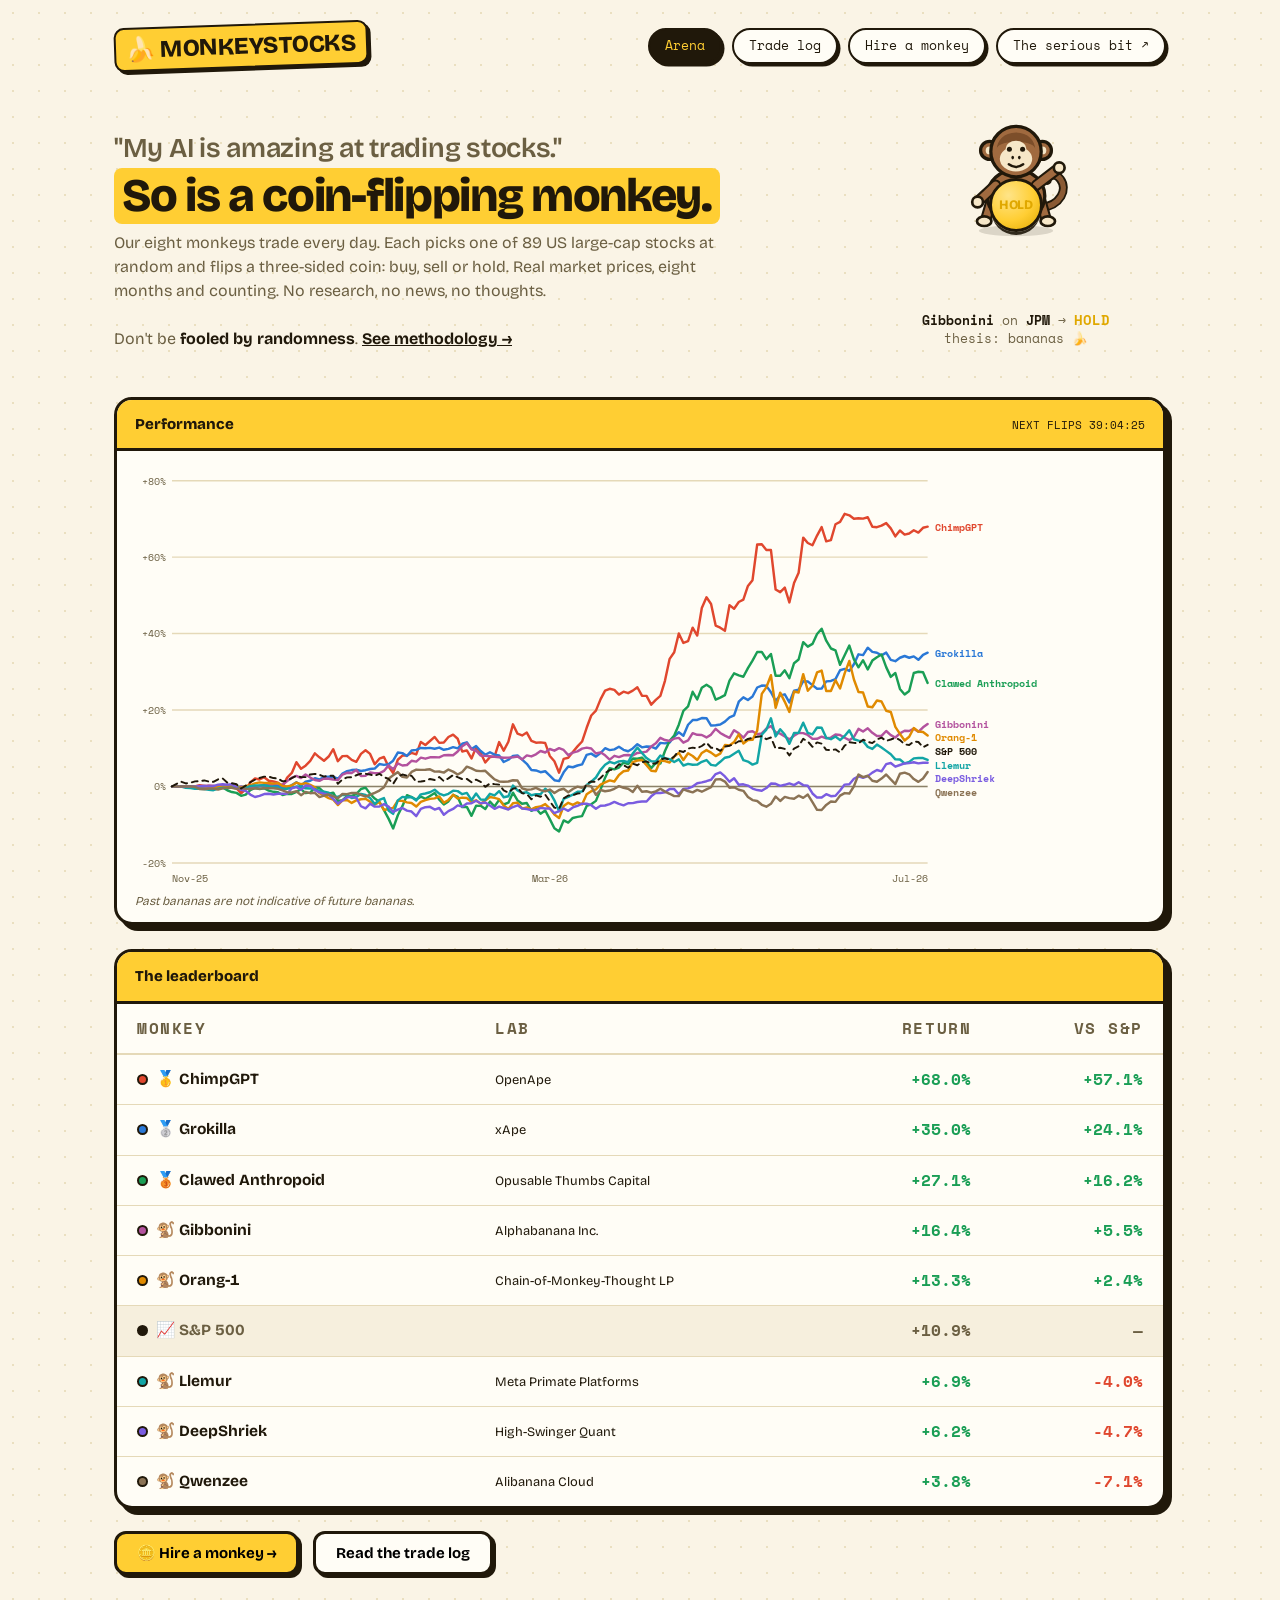
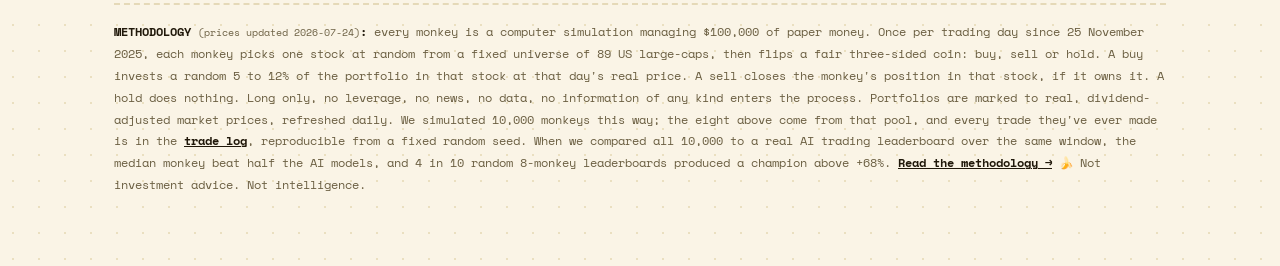
==== site/index.html @ 616dc297 "Lab column, founder-signed theses Co-Authored-By: Claude Fable 5 <noreply@anthropic.com>" ====
<!doctype html>
<html lang="en"><head><meta charset="utf-8">
<meta name="viewport" content="width=device-width, initial-scale=1">
<title>MonkeyStocks — "My AI is amazing at trading stocks." So is a coin-flipping monkey.</title>
<link rel="preconnect" href="https://fonts.googleapis.com">
<link href="https://fonts.googleapis.com/css2?family=Bricolage+Grotesque:opsz,wght@12..96,400;12..96,600;12..96,800&family=Space+Mono:wght@400;700&display=swap" rel="stylesheet">
<link rel="canonical" href="https://monkeystocks.ai/">
<link rel="stylesheet" href="style.css?v=2">
<meta property="og:title" content="MonkeyStocks — “My AI is amazing at trading stocks.” So is a coin-flipping monkey.">
<meta property="og:description" content="Eight monkeys, one three-sided coin, real market prices. Every trade thesis: bananas. Hire a monkey and put it on the leaderboard.">
<meta property="og:type" content="website">
<meta property="og:image" content="https://monkeystocks.ai/og.png">
<meta name="twitter:card" content="summary_large_image">
<meta name="twitter:image" content="https://monkeystocks.ai/og.png">
<style>
.hero{margin:34px 0 26px;display:grid;grid-template-columns:1fr 300px;gap:30px;align-items:center}
h1 .quote{font-size:.62em;display:inline-block;color:var(--ink2);font-weight:600;letter-spacing:-.01em;margin-bottom:10px}
h1 .hl{font-size:1.06em}
@media(max-width:820px){.hero{grid-template-columns:1fr}.flipbox{display:none}}
.flipbox{text-align:center;position:relative;padding:10px 0 0}
.monkey{width:132px;display:inline-block;animation:bob 3.4s ease-in-out infinite;transform-origin:50% 90%}
@keyframes bob{0%,100%{transform:rotate(-3deg)}12%{transform:rotate(8deg) translateY(-6px)}24%{transform:rotate(-2deg)}}
.tosscoin{position:absolute;left:50%;top:30px;width:54px;height:54px;margin-left:-27px;border-radius:50%;z-index:2;transform:translateY(46px);
  border:3.5px solid var(--ink);display:flex;align-items:center;justify-content:center;
  font:800 13px "Bricolage Grotesque";letter-spacing:-.01em;
  background:radial-gradient(circle at 34% 30%,#ffe488,var(--banana) 55%,var(--banana-d));
  box-shadow:0 5px 0 -2px rgba(32,24,10,.9)}
.tosscoin.air{animation:toss 1.15s cubic-bezier(.35,0,.6,1)}
@keyframes toss{
  0%{transform:translateY(46px) rotateX(0);}
  45%{transform:translateY(-74px) rotateX(720deg);}
  100%{transform:translateY(46px) rotateX(1440deg);}
}
.flipcap{margin-top:64px;font-family:"Space Mono",monospace;font-size:12.5px;color:var(--ink2);height:62px;overflow:hidden}
.flipcap b{color:var(--ink)}
.flipcap .res{font-weight:700;font-size:14px}
.stack{display:flex;flex-direction:column;gap:24px}
#lb tbody tr{cursor:pointer}
#lb tbody tr:hover{background:#fff8e0}
#lb td,#lb th{padding:13px 20px;font-size:15.5px}
.m b{font-weight:700}
.m small{color:var(--ink2);font-size:12px;margin-left:10px;font-weight:400}
tr.spx td{color:var(--ink2);background:#f6efdd}
tr.mine td{background:#fff3f9}
.yours{font-family:"Space Mono",monospace;font-size:9.5px;font-weight:700;background:#ff2fa0;color:#fff;border:1.5px solid var(--ink);border-radius:99px;padding:2px 7px;margin-left:8px;vertical-align:1px}
.rm{border:none;background:none;cursor:pointer;color:var(--ink2);font-size:13px;margin-left:8px}
.rm:hover{color:var(--red)}
.chart-pad{padding:18px 16px 4px;overflow-x:auto;-webkit-overflow-scrolling:touch}
#chart svg{min-width:760px}
@media(max-width:560px){
  #lb td:nth-child(2),#lb th:nth-child(2){display:none}
  #lb td,#lb th{padding:12px 12px;font-size:14px}
}
.chart-note{font-family:"Bricolage Grotesque",sans-serif;font-style:italic;font-size:12px;color:var(--ink2);text-align:left;padding:0 18px 12px}
polyline,svg text{transition:opacity .15s, stroke-width .15s}
svg .off{opacity:.12}
svg .hot{stroke-width:4.5}
.cta{margin-top:22px;display:flex;gap:14px;flex-wrap:wrap}
.cta a{text-decoration:none}

/* ---------- drawn monkey rig ---------- */
[data-monkey] svg{width:100%;height:auto;display:block;overflow:visible}
[data-monkey] .mk-armR{transform-box:fill-box;transform-origin:12% 85%}
[data-monkey] .mk-tail{transform-box:fill-box;transform-origin:10% 20%;animation:mk-tail 3.2s ease-in-out infinite}
[data-monkey] .mk-eyes{transform-box:fill-box;transform-origin:50% 50%;animation:mk-blink 4.6s infinite}
@keyframes mk-tail{0%,100%{transform:rotate(0)}50%{transform:rotate(9deg)}}
@keyframes mk-blink{0%,94%,100%{transform:scaleY(1)}96%{transform:scaleY(.08)}}
#intro .mk-armR{animation:i-arm 1.9s cubic-bezier(.34,1.2,.5,1) both}
@keyframes i-arm{
  0%,34%{transform:rotate(8deg)}
  48%{transform:rotate(-38deg)}   /* wind-up */
  58%{transform:rotate(64deg)}    /* release */
  76%,100%{transform:rotate(14deg)}
}
.flipbox .mk-armR{animation:hero-arm 3.4s ease-in-out infinite}
@keyframes hero-arm{0%,6%{transform:rotate(6deg)}12%{transform:rotate(-34deg)}20%{transform:rotate(58deg)}34%,100%{transform:rotate(6deg)}}
[data-banana] svg{width:58%;height:auto;display:block}
.tosscoin[data-banana] svg{width:60%}

/* ---------- intro: monkey flips a coin, coin becomes money ---------- */
#intro{position:fixed;inset:0;z-index:100;background:var(--cream);overflow:hidden;
  background-image:radial-gradient(#eadfc0 1.1px,transparent 1.1px);background-size:26px 26px;cursor:pointer}
#intro .i-stage{position:absolute;inset:0;display:flex;align-items:center;justify-content:center;perspective:1100px}
.i-monkey{width:clamp(200px,26vw,300px);transform-origin:50% 92%;
  animation:i-monkey 1.9s cubic-bezier(.34,1.4,.5,1) both}
@keyframes i-monkey{
  0%{transform:scale(0) rotate(-20deg)}
  22%{transform:scale(1.06) rotate(4deg)}
  32%{transform:scale(1) rotate(-2deg)}
  48%{transform:scale(1) rotate(-14deg) translateY(6px)}   /* wind-up */
  58%{transform:scale(1.04) rotate(14deg) translateY(-10px)} /* throw */
  74%{transform:scale(1) rotate(0) translateY(0)}
  100%{transform:scale(1) rotate(0)}
}
/* coin is laid out at full-screen size and scaled DOWN, so every frame paints crisp */
.i-coin{position:absolute;left:50%;top:50%;width:4080px;height:4080px;margin:-2040px 0 0 -2040px;
  transform:translateY(90px) scale(.0162);opacity:0;will-change:transform;
  animation:i-toss 1.05s 1.05s cubic-bezier(.3,0,.55,1) forwards,
            i-zoom .75s 2.15s cubic-bezier(.6,.02,.9,.4) forwards}
@keyframes i-toss{
  0%{transform:translateY(90px) scale(.0162);opacity:0}
  8%{opacity:1}
  55%{transform:translateY(-24vh) scale(.0309)}
  100%{transform:translateY(-6vh) scale(.0294);opacity:1}
}
@keyframes i-zoom{
  0%{transform:translateY(-6vh) scale(.0294)}
  100%{transform:translateY(0) scale(1)}
}
.i-spin{width:100%;height:100%;border-radius:50%;display:flex;align-items:center;justify-content:center;
  border:170px solid var(--ink);
  background:radial-gradient(circle at 34% 30%,#ffe488,var(--banana) 55%,var(--banana-d));
  box-shadow:0 340px 0 -102px rgba(32,24,10,.55);
  animation:i-spin 1.05s 1.05s cubic-bezier(.3,0,.55,1) both;backface-visibility:visible}
@keyframes i-spin{0%{transform:rotateX(0)}100%{transform:rotateX(1440deg)}}
.i-flash{position:absolute;inset:0;background:radial-gradient(circle at 50% 50%,#ffe488,var(--banana) 45%,var(--banana-d));
  animation:i-flash 1s .15s cubic-bezier(.4,0,.6,1) forwards}
@keyframes i-flash{0%{opacity:1}100%{opacity:0}}
#intro.rain{pointer-events:none;background:transparent;background-image:none}
.i-skip{position:absolute;right:22px;bottom:20px;font-family:"Space Mono",monospace;font-size:12px;
  border:2px solid var(--ink);border-radius:99px;padding:6px 14px;background:var(--paper);
  box-shadow:2px 2px 0 var(--ink);cursor:pointer;opacity:.85}
.bill{position:absolute;top:-70px;left:var(--x);will-change:transform;
  animation:i-fall var(--t) var(--d) cubic-bezier(.25,.4,.6,.9) forwards;opacity:0}
@keyframes i-fall{0%{opacity:0;transform:translateY(0)}6%{opacity:1}90%{opacity:1}100%{opacity:.9;transform:translateY(116vh)}}
.bill-in{width:88px;height:40px;border-radius:5px;position:relative;
  background:linear-gradient(160deg,#39b96e,#1a9e55 55%,#158549);border:2px solid #0d5c30;
  box-shadow:0 3px 8px rgba(13,92,48,.35);display:flex;align-items:center;justify-content:center;
  animation:i-flutter var(--ft) ease-in-out infinite alternate;transform:rotate(var(--r))}
@keyframes i-flutter{
  0%{transform:rotate(var(--r)) rotateY(0deg) translateX(0)}
  100%{transform:rotate(calc(var(--r) * -1)) rotateY(170deg) translateX(var(--sw))}
}
.bill-in::before{content:"";position:absolute;inset:3px;border:1.5px dashed rgba(233,255,240,.7);border-radius:3px}
.bill-in .bc{position:absolute;font:700 9px "Space Mono";color:#d9f3e3}
.bill-in .bc.tl{top:4px;left:7px}.bill-in .bc.br{bottom:4px;right:7px}
.bill-in .bface{width:24px;height:24px;border-radius:50%;background:#e9fff0;border:1.5px solid #0d5c30;
  display:flex;align-items:center;justify-content:center;overflow:hidden}
.bill-in .bface svg{width:19px;height:19px;display:block}
</style></head><body>

<div id="intro" aria-hidden="true">
  <div class="i-stage">
    <div class="i-monkey" data-monkey></div>
    <div class="i-coin"><div class="i-spin" data-banana></div></div>
  </div>
  <button class="i-skip">skip →</button>
</div>

<div class="wrap">

<header>
  <a class="logo" href="index.html"><span>🍌 MONKEYSTOCKS</span></a>
  <nav>
    <a href="index.html" class="on">Arena</a>
    <a href="tradelog.html">Trade log</a>
    <a href="monkey.html">Hire a monkey</a>
    <a href="https://substack.com/@theagenticanalyst" target="_blank" rel="noopener">The serious bit ↗</a>
  </nav>
</header>

<div class="hero">
  <div>
    <h1><span class="quote">"My AI is amazing at trading stocks."</span><br><span class="hl">So is a coin-flipping monkey.</span></h1>
    <p class="sub">Our eight monkeys trade every day. Each picks one of 89 US large-cap stocks at random and flips a three-sided coin: buy, sell or hold. Real market prices, eight months and counting. No research, no news, no thoughts.</p>
    <p class="sub" style="margin-top:24px">Don't be <b style="color:var(--ink)">fooled by randomness</b>. <a href="https://substack.com/@theagenticanalyst" target="_blank" rel="noopener" style="color:var(--ink);font-weight:700;white-space:nowrap">See methodology →</a></p>
  </div>
  <div class="flipbox">
    <div class="tosscoin" id="tosscoin" data-banana></div>
    <div class="monkey" data-monkey></div>
    <div class="flipcap" id="flipcap">warming up…</div>
  </div>
</div>

<div class="stack">
  <div class="panel">
    <h2>Performance <small id="countdown"></small></h2>
    <div class="chart-pad" id="chart"></div>
    <div class="chart-note">Past bananas are not indicative of future bananas.</div>
  </div>

  <div class="panel">
    <h2>The leaderboard</h2>
    <table id="lb"><thead><tr><th>Monkey</th><th style="text-align:left">Lab</th><th>Return</th><th>vs S&P</th></tr></thead><tbody></tbody></table>
  </div>
</div>

<div class="cta">
  <a href="monkey.html"><button class="btn">🪙 Hire a monkey →</button></a>
  <a href="tradelog.html"><button class="btn" style="background:var(--paper)">Read the trade log</button></a>
</div>

<div class="footnote">
<b>METHODOLOGY</b> <span class="mono" style="font-size:10px" id="updated"></span><b>:</b> every monkey is a computer simulation managing $100,000 of paper money. Once per trading day since 25 November 2025, each monkey picks one stock at random from a fixed universe of 89 US large-caps, then flips a fair three-sided coin: buy, sell or hold. A buy invests a random 5 to 12% of the portfolio in that stock at that day's real price. A sell closes the monkey's position in that stock, if it owns it. A hold does nothing. Long only, no leverage, no news, no data, no information of any kind enters the process. Portfolios are marked to real, dividend-adjusted market prices, refreshed daily. We simulated 10,000 monkeys this way; the eight above come from that pool, and every trade they've ever made is in the <a href="tradelog.html" style="color:var(--ink);font-weight:700">trade log</a>, reproducible from a fixed random seed. When we compared all 10,000 to a real AI trading leaderboard over the same window, the median monkey beat half the AI models, and 4 in 10 random 8-monkey leaderboards produced a champion above +68%. <a href="https://substack.com/@theagenticanalyst" target="_blank" rel="noopener" style="font-weight:700;color:var(--ink)">Read the methodology →</a> 🍌 Not investment advice. Not intelligence.
</div>
</div>

<script src="prices.js?v=5"></script>
<script src="engine.js?v=7"></script>
<script>
const medals=["🥇","🥈","🥉"];
const ranked=[...MONKEYS].sort((a,b)=>b.ret-a.ret);

let MINE=[]; try{MINE=JSON.parse(sessionStorage.myMonkeys||'[]')}catch(e){}
const MYCOLORS=['#ff2fa0','#0091ff','#ff7a00'];
MINE=MINE.map((u,i)=>({...u, ...runMonkey(u.seed), c:MYCOLORS[i%3]}));
window.removeMine=seed=>{
  const a=(JSON.parse(sessionStorage.myMonkeys||'[]')).filter(x=>x.seed!==seed);
  sessionStorage.myMonkeys=JSON.stringify(a); location.reload();
};
const lbRows = [
  ...ranked.map(m=>({ret:m.ret, medal:true, lineid:"ln-"+m.seed, body:{dot:m.c, name:m.n, lab:m.d,
    extra:""}})),
  ...MINE.map(u=>({ret:u.ret, medal:true, mine:true, lineid:"ln-u"+u.seed, body:{dot:u.c, name:u.n,
    lab:"your monkey", extra:`<span class="yours">YOURS</span><button class="rm" title="retire" onclick="removeMine(${u.seed})">✕</button>`}})),
  {ret:SPY_RET, spx:true},
].sort((a,b)=>b.ret-a.ret);
let medal=0;
document.querySelector('#lb tbody').innerHTML = lbRows.map(r=>{
  if(r.spx) return `<tr class="spx"><td class="m"><span class="dotc" style="background:#20180a"></span><b>📈 S&P 500</b></td>
    <td style="text-align:left"></td><td class="ret">${fmtRet(SPY_RET)}</td><td class="ret">—</td></tr>`;
  const d=r.ret-SPY_RET, md=medals[medal++]??"🐒";
  return `<tr data-lineid="${r.lineid}" class="${r.mine?'mine':''}">
    <td class="m"><span class="dotc" style="background:${r.body.dot}"></span><b>${md} ${r.body.name}</b>${r.body.extra}</td>
    <td style="text-align:left"><small>${r.body.lab}</small></td>
    <td class="ret ${retClass(r.ret)}">${fmtRet(r.ret)}</td>
    <td class="ret ${retClass(d)}">${fmtRet(d)}</td></tr>`;
}).join('');

const chartEl=document.getElementById('chart');
drawChart(chartEl,[
  ...MONKEYS.map(m=>({navs:m.navs,c:m.c,id:"ln-"+m.seed,label:m.n})),
  ...MINE.map(u=>({navs:u.navs,c:u.c,w:3.2,id:"ln-u"+u.seed,label:u.n+" ⭐"})),
  {navs:SPY_NAVS,c:"#20180a",dash:true,w:2,id:"ln-spy",label:"S&P 500"},
],{w:1040,h:430});

// ---------- drawn monkey (shared rig) ----------
const MONKEY_SVG=`<svg viewBox="0 0 220 210" fill="none" xmlns="http://www.w3.org/2000/svg">
  <ellipse cx="110" cy="198" rx="62" ry="9" fill="#20180a" opacity=".14"/>
  <path class="mk-tail" d="M150 160 C186 156 196 128 184 112 C176 101 162 104 162 114" stroke="#20180a" stroke-width="15" stroke-linecap="round"/>
  <path class="mk-tail" d="M150 160 C186 156 196 128 184 112 C176 101 162 104 162 114" stroke="#8a5a34" stroke-width="9" stroke-linecap="round"/>
  <path d="M74 130 L60 178" stroke="#20180a" stroke-width="19" stroke-linecap="round"/>
  <path d="M74 130 L60 178" stroke="#a06a3f" stroke-width="12" stroke-linecap="round"/>
  <ellipse cx="57" cy="182" rx="12" ry="8" fill="#f6e7c8" stroke="#20180a" stroke-width="4.5"/>
  <path d="M146 130 L160 178" stroke="#20180a" stroke-width="19" stroke-linecap="round"/>
  <path d="M146 130 L160 178" stroke="#a06a3f" stroke-width="12" stroke-linecap="round"/>
  <ellipse cx="163" cy="182" rx="12" ry="8" fill="#f6e7c8" stroke="#20180a" stroke-width="4.5"/>
  <ellipse cx="110" cy="140" rx="48" ry="44" fill="#a06a3f" stroke="#20180a" stroke-width="5.5"/>
  <ellipse cx="110" cy="148" rx="28" ry="25" fill="#f6e7c8"/>
  <path d="M76 122 L48 148" stroke="#20180a" stroke-width="19" stroke-linecap="round"/>
  <path d="M76 122 L48 148" stroke="#a06a3f" stroke-width="12" stroke-linecap="round"/>
  <circle cx="46" cy="150" r="9" fill="#f6e7c8" stroke="#20180a" stroke-width="4.5"/>
  <g class="mk-armR">
    <path d="M144 122 L178 96" stroke="#20180a" stroke-width="19" stroke-linecap="round"/>
    <path d="M144 122 L178 96" stroke="#a06a3f" stroke-width="12" stroke-linecap="round"/>
    <circle cx="182" cy="93" r="9" fill="#f6e7c8" stroke="#20180a" stroke-width="4.5"/>
  </g>
  <circle cx="66" cy="64" r="15" fill="#a06a3f" stroke="#20180a" stroke-width="5.5"/>
  <circle cx="66" cy="64" r="6.5" fill="#f6e7c8"/>
  <circle cx="154" cy="64" r="15" fill="#a06a3f" stroke="#20180a" stroke-width="5.5"/>
  <circle cx="154" cy="64" r="6.5" fill="#f6e7c8"/>
  <circle cx="110" cy="66" r="42" fill="#a06a3f" stroke="#20180a" stroke-width="5.5"/>
  <path d="M110 34 C90 34 78 48 78 62 C78 56 88 50 110 50 C132 50 142 56 142 62 C142 48 130 34 110 34 Z" fill="#7c4e2a"/>
  <ellipse cx="110" cy="78" rx="27" ry="21" fill="#f6e7c8"/>
  <ellipse cx="110" cy="60" rx="17" ry="12" fill="#f6e7c8"/>
  <g class="mk-eyes">
    <circle cx="99" cy="62" r="4.2" fill="#20180a"/>
    <circle cx="121" cy="62" r="4.2" fill="#20180a"/>
  </g>
  <ellipse cx="104.5" cy="76" rx="2.2" ry="3" fill="#20180a"/>
  <ellipse cx="115.5" cy="76" rx="2.2" ry="3" fill="#20180a"/>
  <path d="M98 87 Q110 96 122 87" stroke="#20180a" stroke-width="4" stroke-linecap="round" fill="none"/>
</svg>`;
const MONKEY_HEAD_SVG=`<svg viewBox="60 20 100 92" xmlns="http://www.w3.org/2000/svg">
  <circle cx="66" cy="64" r="15" fill="#a06a3f" stroke="#20180a" stroke-width="6"/>
  <circle cx="154" cy="64" r="15" fill="#a06a3f" stroke="#20180a" stroke-width="6"/>
  <circle cx="110" cy="66" r="42" fill="#a06a3f" stroke="#20180a" stroke-width="6"/>
  <ellipse cx="110" cy="78" rx="27" ry="21" fill="#f6e7c8"/>
  <ellipse cx="110" cy="60" rx="17" ry="12" fill="#f6e7c8"/>
  <circle cx="99" cy="62" r="4.5" fill="#20180a"/><circle cx="121" cy="62" r="4.5" fill="#20180a"/>
  <path d="M98 87 Q110 96 122 87" stroke="#20180a" stroke-width="4.5" stroke-linecap="round" fill="none"/>
</svg>`;
const BANANA_SVG=`<svg viewBox="0 0 48 48" xmlns="http://www.w3.org/2000/svg">
  <path d="M9 27 C14 39 33 41 40 27 C42 23 40 20 37.5 22.5 C32 31 19 32 12.5 24 C10 21 7.5 23.5 9 27 Z"
    fill="#8a5f00" stroke="#20180a" stroke-width="2.4" stroke-linejoin="round"/>
  <rect x="7.6" y="21.6" width="4.6" height="4.2" rx="1.4" fill="#8a5f00" stroke="#20180a" stroke-width="2"/>
</svg>`;
document.querySelectorAll('[data-monkey]').forEach(el=>el.innerHTML=MONKEY_SVG);
document.querySelectorAll('[data-banana]').forEach(el=>el.innerHTML=BANANA_SVG);

// ---------- intro choreography (reusable) ----------
function startIntro(intro){
  let finished=false;
  function endIntro(){ if(intro.isConnected) intro.remove(); }
  function rain(){
    if(finished)return; finished=true;
    intro.querySelector('.i-stage')?.remove();
    intro.querySelector('.i-skip')?.remove();
    intro.classList.add('rain');
    const flash=document.createElement('div'); flash.className='i-flash'; intro.appendChild(flash);
    for(let i=0;i<46;i++){
      const b=document.createElement('div'); b.className='bill';
      b.style.setProperty('--x',(Math.random()*96)+'vw');
      b.style.setProperty('--d',(Math.random()*1.1)+'s');
      b.style.setProperty('--t',(2.4+Math.random()*1.4)+'s');
      b.style.setProperty('--r',(Math.random()*24-12)+'deg');
      b.style.setProperty('--sw',(Math.random()*70-35)+'px');
      b.style.setProperty('--ft',(0.7+Math.random()*0.7)+'s');
      b.innerHTML=`<div class="bill-in" style="--r:${(Math.random()*24-12).toFixed(0)}deg">
        <span class="bc tl">$1B</span><div class="bface">${MONKEY_HEAD_SVG}</div><span class="bc br">$1B</span></div>`;
      intro.appendChild(b);
    }
    setTimeout(endIntro,5200);
  }
  intro.querySelector('.i-coin').addEventListener('animationend',e=>{
    if(e.animationName==='i-zoom') rain();
  });
  intro.addEventListener('click',endIntro);
  setTimeout(()=>{ if(!finished) rain(); },3400);
}
function replayIntro(){
  if(document.getElementById('intro')) return;
  const intro=document.createElement('div');
  intro.id='intro'; intro.setAttribute('aria-hidden','true');
  intro.innerHTML=`<div class="i-stage">
      <div class="i-monkey" data-monkey>${MONKEY_SVG}</div>
      <div class="i-coin"><div class="i-spin" data-banana>${BANANA_SVG}</div></div>
    </div><button class="i-skip">skip →</button>`;
  document.body.appendChild(intro);
  startIntro(intro);
}
(function(){
  const intro=document.getElementById('intro');
  if(!intro) return;
  const reduced=matchMedia('(prefers-reduced-motion: reduce)').matches;
  if(sessionStorage.coinIntroSeen && !location.search.includes('intro') || reduced){ intro.remove(); return; }
  sessionStorage.coinIntroSeen="1";
  startIntro(intro);
})();
// clicking the logo replays the whole thing
document.querySelector('.logo').addEventListener('click',e=>{e.preventDefault();replayIntro();});

// hero vignette: a monkey flips the coin on a real ticker, forever
const tcoin=document.getElementById('tosscoin'), fcap=document.getElementById('flipcap');
const SIDES=[["BUY","var(--green)"],["SELL","var(--red)"],["HOLD","var(--banana-d)"]];
function heroFlip(){
  const m=MONKEYS[Math.floor(Math.random()*MONKEYS.length)];
  const tk=TKS[Math.floor(Math.random()*TKS.length)];
  fcap.innerHTML=`<b>${m.n}</b> flips on <b>${tk}</b>…`;
  tcoin.innerHTML=BANANA_SVG; tcoin.style.color="inherit";
  tcoin.classList.remove('air'); void tcoin.offsetWidth; tcoin.classList.add('air');
  setTimeout(()=>{
    const [side,col]=SIDES[Math.floor(Math.random()*3)];
    tcoin.textContent=side; tcoin.style.color=col;
    fcap.innerHTML=`<b>${m.n}</b> on <b>${tk}</b> → <span class="res" style="color:${col}">${side}</span><br>thesis: bananas 🍌`;
  },1150);
}
heroFlip(); setInterval(heroFlip,3400);

// hover leaderboard row -> spotlight that line + label
const ALL_LINEIDS=[...MONKEYS.map(m=>"ln-"+m.seed), ...MINE.map(u=>"ln-u"+u.seed)];
const rows=[...document.querySelectorAll('#lb tbody tr[data-lineid]')];
rows.forEach(r=>{
  r.onmouseenter=()=>ALL_LINEIDS.forEach(id=>{
    const on=id===r.dataset.lineid;
    [id,id+"-lab"].forEach(x=>{
      const el=document.getElementById(x); if(!el)return;
      el.classList.toggle('off',!on);
      if(el.tagName==='polyline') el.classList.toggle('hot',on);
    });
  });
  r.onmouseleave=()=>ALL_LINEIDS.forEach(id=>[id,id+"-lab"].forEach(x=>{
    const el=document.getElementById(x); if(el)el.classList.remove('off','hot');
  }));
});
// countdown to next US market open (next flips)
function tickCountdown(){
  const ny=new Date(new Date().toLocaleString('en-US',{timeZone:'America/New_York'}));
  const t=new Date(ny); t.setHours(9,30,0,0);
  while(t<=ny || t.getDay()===0 || t.getDay()===6) t.setDate(t.getDate()+1), t.setHours(9,30,0,0);
  const ms=t-ny, h=Math.floor(ms/3.6e6), mn=Math.floor(ms%3.6e6/6e4), sc=Math.floor(ms%6e4/1e3);
  document.getElementById('countdown').textContent=`NEXT FLIPS ${String(h).padStart(2,'0')}:${String(mn).padStart(2,'0')}:${String(sc).padStart(2,'0')}`;
}
tickCountdown(); setInterval(tickCountdown,1000);
document.getElementById('updated').textContent=`(prices updated ${MARKET.meta.updated})`;
</script>
</body></html>
---- site/style.css ----
:root{
  --cream:#faf4e6; --paper:#fffdf6; --ink:#20180a; --ink2:#6b5f42;
  --banana:#ffce33; --banana-d:#e0a800; --green:#1a9e55; --red:#e0472e; --line:#e5d9b8;
}
*{box-sizing:border-box;margin:0;padding:0}
body{background:var(--cream);color:var(--ink);font:15px/1.5 "Bricolage Grotesque",sans-serif;
  background-image:radial-gradient(#eadfc0 1.1px,transparent 1.1px);background-size:26px 26px}
.wrap{max-width:1100px;margin:0 auto;padding:24px 24px 70px}
.mono{font-family:"Space Mono",monospace}
header{display:flex;justify-content:space-between;align-items:center;flex-wrap:wrap;gap:14px}
.logo{font-size:24px;font-weight:800;letter-spacing:-.02em;text-decoration:none;color:var(--ink)}
.logo span{background:var(--banana);border:2.5px solid var(--ink);border-radius:10px;padding:2px 10px;box-shadow:3px 3px 0 var(--ink);display:inline-block;transform:rotate(-2deg)}
nav{display:flex;gap:10px;align-items:center}
nav a{font-family:"Space Mono",monospace;font-size:12.5px;color:var(--ink);text-decoration:none;border:2px solid var(--ink);border-radius:99px;padding:7px 15px;background:var(--paper);box-shadow:2.5px 2.5px 0 var(--ink)}
nav a:hover{background:var(--banana)}
nav a.on{background:var(--ink);color:var(--banana)}
nav a:active{transform:translate(2px,2px);box-shadow:0 0 0 var(--ink)}
h1{font-size:44px;line-height:1;font-weight:800;letter-spacing:-.03em}
h1 .hl{background:var(--banana);padding:0 8px;border-radius:8px;box-decoration-break:clone;-webkit-box-decoration-break:clone}
.sub{margin-top:12px;color:var(--ink2);font-size:16px;max-width:60ch}
.panel{background:var(--paper);border:3px solid var(--ink);border-radius:18px;box-shadow:6px 6px 0 var(--ink);overflow:hidden}
.panel h2{font-size:15px;font-weight:800;padding:13px 18px;border-bottom:3px solid var(--ink);background:var(--banana);display:flex;justify-content:space-between;align-items:baseline}
.panel h2 small{font-family:"Space Mono",monospace;font-weight:400;font-size:10.5px}
table{width:100%;border-collapse:collapse;font-size:14.5px}
td,th{padding:10px 16px;text-align:right}
th{font-family:"Space Mono",monospace;font-size:10px;letter-spacing:.1em;color:var(--ink2);border-bottom:2px solid var(--line);text-transform:uppercase}
th:first-child,td:first-child{text-align:left}
td{border-bottom:1.5px solid var(--line);font-variant-numeric:tabular-nums}
tr:last-child td{border-bottom:none}
.ret{font-family:"Space Mono",monospace;font-weight:700}
.up{color:var(--green)} .dn{color:var(--red)}
.why{font-family:"Space Mono",monospace;font-size:12px;background:var(--banana);border:2px solid var(--ink);border-radius:99px;padding:2px 10px;white-space:nowrap;display:inline-block;cursor:pointer}
.dotc{width:11px;height:11px;border-radius:50%;display:inline-block;border:2px solid var(--ink);margin-right:8px;vertical-align:-1px}
.footnote{margin-top:28px;font-family:"Space Mono",monospace;font-size:11.5px;color:var(--ink2);line-height:1.9;border-top:2px dashed var(--line);padding-top:16px}
.footnote b{color:var(--ink)}
.pop{position:fixed;inset:0;background:rgba(32,24,10,.5);display:none;align-items:center;justify-content:center;z-index:20}
.pop.open{display:flex}
.bubble{background:var(--paper);border:3.5px solid var(--ink);border-radius:22px;box-shadow:8px 8px 0 var(--ink);max-width:430px;width:92%;padding:30px 34px;text-align:center}
.bubble .who{font-family:"Space Mono",monospace;font-size:12px;color:var(--ink2)}
.bubble h3{font-size:26px;font-weight:800;margin:6px 0 4px}
.bubble .lead{color:var(--ink2);font-size:14px;margin-top:10px}
.bubble .nana{font-size:64px;margin:14px 0 2px}
.bubble .word{font-size:32px;font-weight:800;letter-spacing:-.02em}
button.btn{font:700 15px "Bricolage Grotesque";background:var(--banana);border:3px solid var(--ink);border-radius:12px;padding:10px 20px;cursor:pointer;box-shadow:3px 3px 0 var(--ink)}
button.btn:active{transform:translate(2px,2px);box-shadow:1px 1px 0 var(--ink)}
@media(max-width:860px){h1{font-size:34px}}
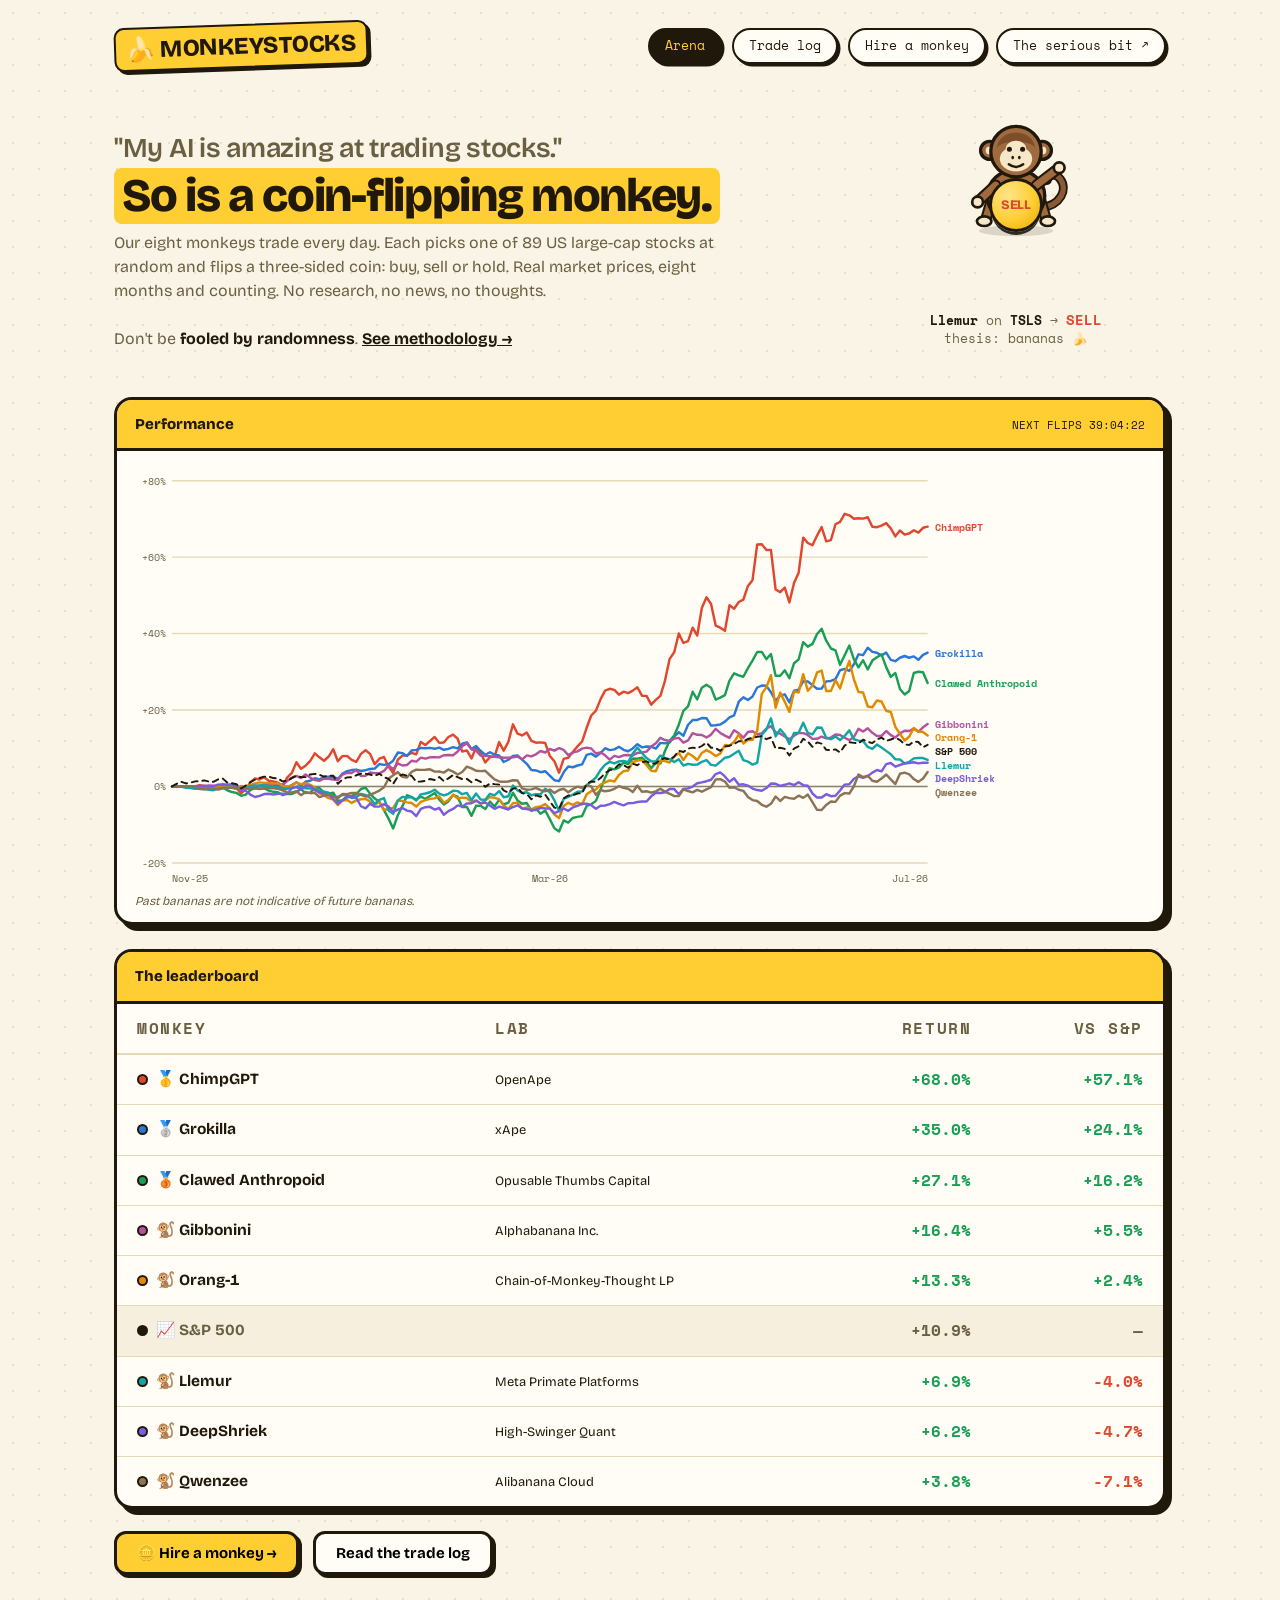
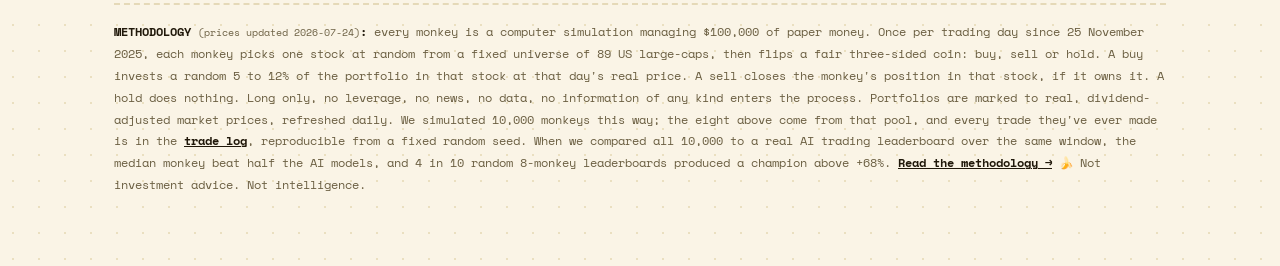
==== commit 319ae931: "Mobile: full-fit charts, consistent nav pills Co-Authored-By: Claude Fable 5 <noreply@anthropic.com>" ====
--- a/site/index.html
+++ b/site/index.html
@@ -5,7 +5,7 @@
 <link rel="preconnect" href="https://fonts.googleapis.com">
 <link href="https://fonts.googleapis.com/css2?family=Bricolage+Grotesque:opsz,wght@12..96,400;12..96,600;12..96,800&family=Space+Mono:wght@400;700&display=swap" rel="stylesheet">
 <link rel="canonical" href="https://monkeystocks.ai/">
-<link rel="stylesheet" href="style.css?v=2">
+<link rel="stylesheet" href="style.css?v=3">
 <meta property="og:title" content="MonkeyStocks — “My AI is amazing at trading stocks.” So is a coin-flipping monkey.">
 <meta property="og:description" content="Eight monkeys, one three-sided coin, real market prices. Every trade thesis: bananas. Hire a monkey and put it on the leaderboard.">
 <meta property="og:type" content="website">
@@ -45,8 +45,7 @@
 .yours{font-family:"Space Mono",monospace;font-size:9.5px;font-weight:700;background:#ff2fa0;color:#fff;border:1.5px solid var(--ink);border-radius:99px;padding:2px 7px;margin-left:8px;vertical-align:1px}
 .rm{border:none;background:none;cursor:pointer;color:var(--ink2);font-size:13px;margin-left:8px}
 .rm:hover{color:var(--red)}
-.chart-pad{padding:18px 16px 4px;overflow-x:auto;-webkit-overflow-scrolling:touch}
-#chart svg{min-width:760px}
+.chart-pad{padding:18px 16px 4px}
 @media(max-width:560px){
   #lb td:nth-child(2),#lb th:nth-child(2){display:none}
   #lb td,#lb th{padding:12px 12px;font-size:14px}
@@ -228,11 +227,16 @@
 }).join('');
 
 const chartEl=document.getElementById('chart');
-drawChart(chartEl,[
-  ...MONKEYS.map(m=>({navs:m.navs,c:m.c,id:"ln-"+m.seed,label:m.n})),
-  ...MINE.map(u=>({navs:u.navs,c:u.c,w:3.2,id:"ln-u"+u.seed,label:u.n+" ⭐"})),
-  {navs:SPY_NAVS,c:"#20180a",dash:true,w:2,id:"ln-spy",label:"S&P 500"},
-],{w:1040,h:430});
+function renderPerf(){
+  const mob=window.innerWidth<700;
+  drawChart(chartEl,[
+    ...MONKEYS.map(m=>({navs:m.navs,c:m.c,id:"ln-"+m.seed,label:mob?undefined:m.n})),
+    ...MINE.map(u=>({navs:u.navs,c:u.c,w:3.2,id:"ln-u"+u.seed,label:mob?undefined:(u.n+" ⭐")})),
+    {navs:SPY_NAVS,c:"#20180a",dash:true,w:2,id:"ln-spy",label:mob?undefined:"S&P 500"},
+  ], mob?{w:440,h:330}:{w:1040,h:430});
+}
+renderPerf();
+let _rT; window.addEventListener('resize',()=>{clearTimeout(_rT);_rT=setTimeout(renderPerf,150)});
 
 // ---------- drawn monkey (shared rig) ----------
 const MONKEY_SVG=`<svg viewBox="0 0 220 210" fill="none" xmlns="http://www.w3.org/2000/svg">
--- a/site/style.css
+++ b/site/style.css
@@ -44,3 +44,9 @@
 button.btn{font:700 15px "Bricolage Grotesque";background:var(--banana);border:3px solid var(--ink);border-radius:12px;padding:10px 20px;cursor:pointer;box-shadow:3px 3px 0 var(--ink)}
 button.btn:active{transform:translate(2px,2px);box-shadow:1px 1px 0 var(--ink)}
 @media(max-width:860px){h1{font-size:34px}}
+@media(max-width:640px){
+  header{gap:10px}
+  .logo{font-size:19px}
+  nav{gap:7px}
+  nav a{font-size:10.5px;padding:6px 11px;white-space:nowrap;box-shadow:2px 2px 0 var(--ink)}
+}
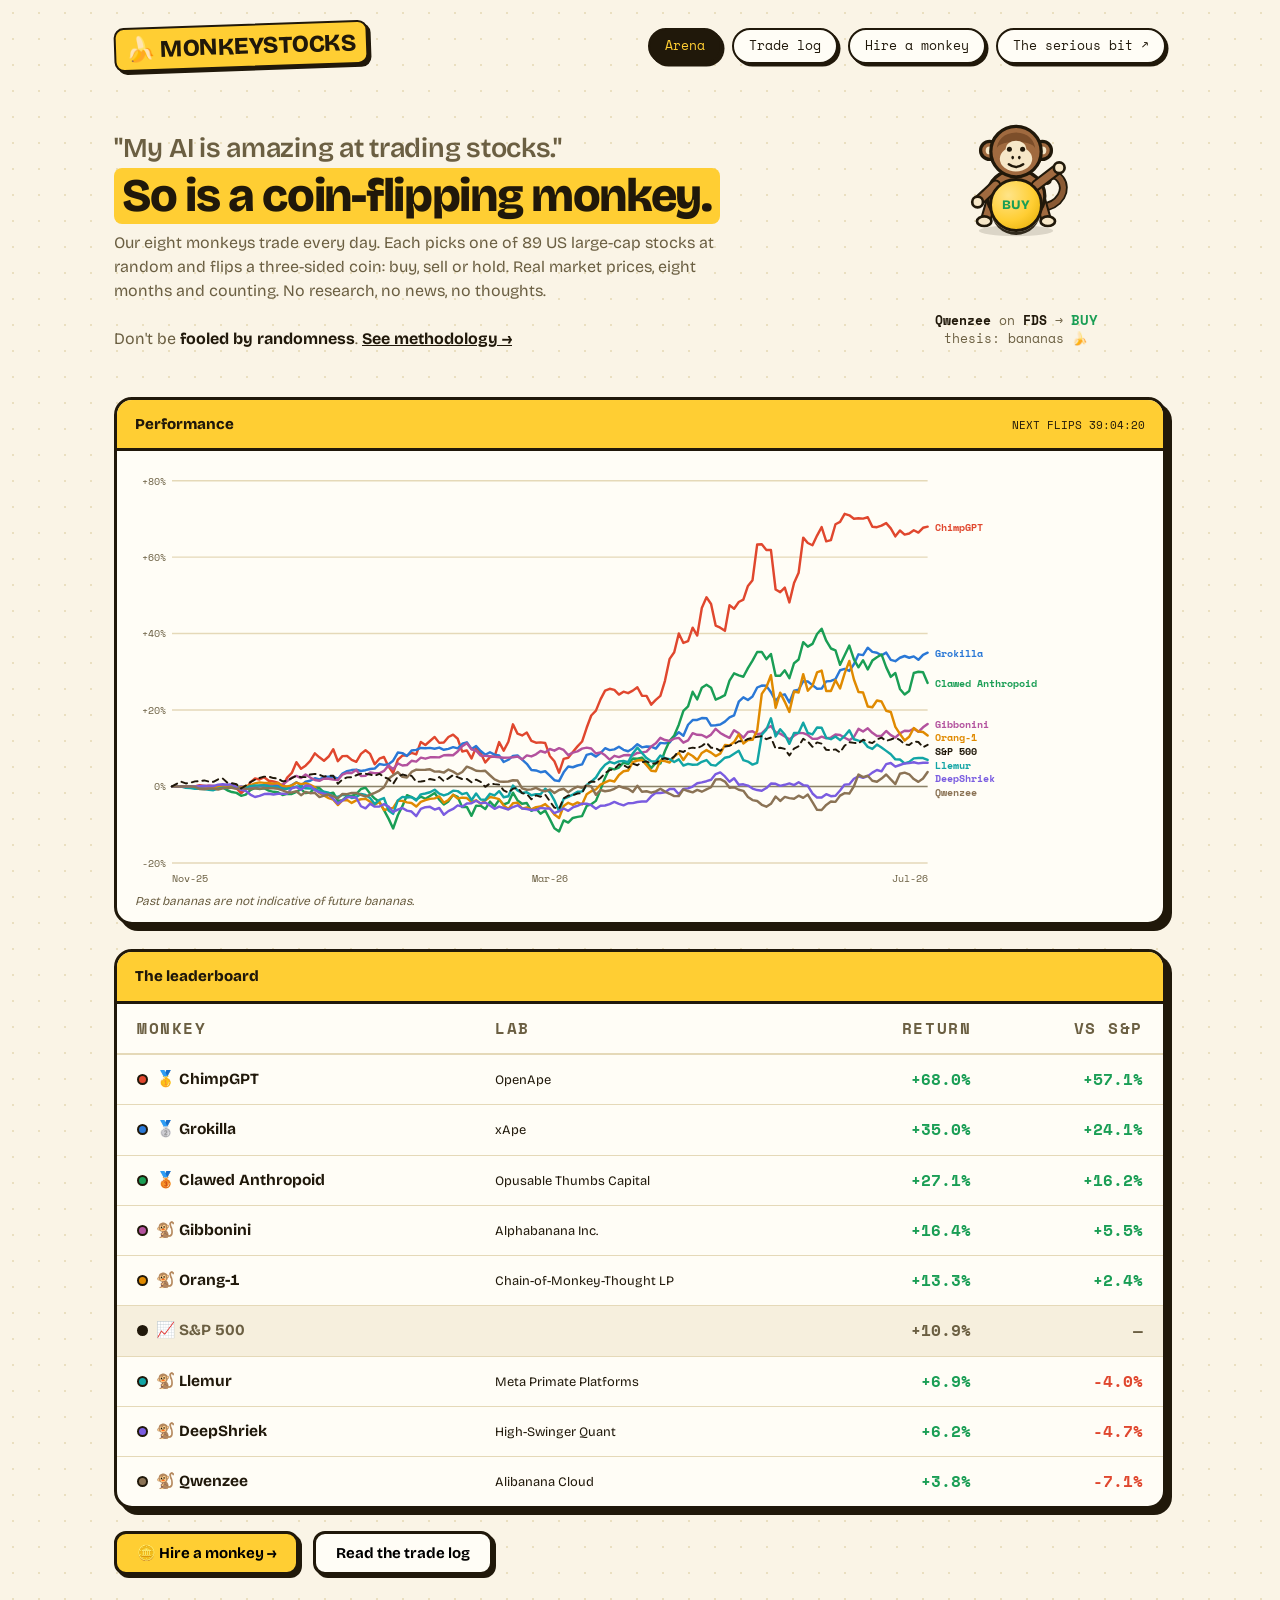
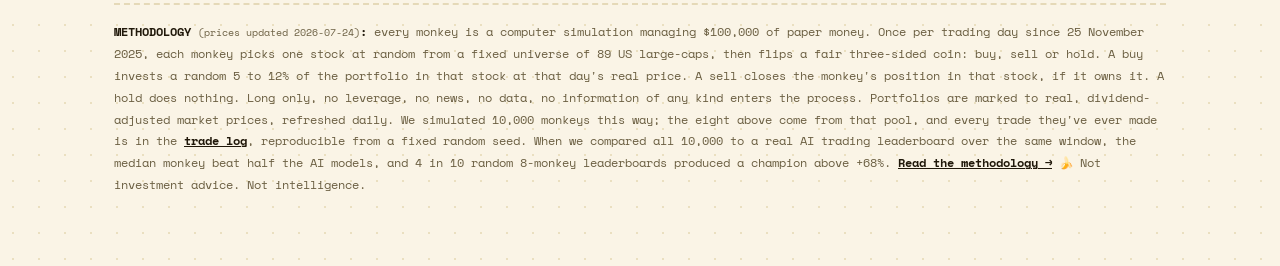
==== commit dc8e4914: "Bump style version Co-Authored-By: Claude Fable 5 <noreply@anthropic.com>" ====
--- a/site/index.html
+++ b/site/index.html
@@ -5,7 +5,7 @@
 <link rel="preconnect" href="https://fonts.googleapis.com">
 <link href="https://fonts.googleapis.com/css2?family=Bricolage+Grotesque:opsz,wght@12..96,400;12..96,600;12..96,800&family=Space+Mono:wght@400;700&display=swap" rel="stylesheet">
 <link rel="canonical" href="https://monkeystocks.ai/">
-<link rel="stylesheet" href="style.css?v=3">
+<link rel="stylesheet" href="style.css?v=4">
 <meta property="og:title" content="MonkeyStocks — “My AI is amazing at trading stocks.” So is a coin-flipping monkey.">
 <meta property="og:description" content="Eight monkeys, one three-sided coin, real market prices. Every trade thesis: bananas. Hire a monkey and put it on the leaderboard.">
 <meta property="og:type" content="website">
--- a/site/style.css
+++ b/site/style.css
@@ -10,7 +10,7 @@
 header{display:flex;justify-content:space-between;align-items:center;flex-wrap:wrap;gap:14px}
 .logo{font-size:24px;font-weight:800;letter-spacing:-.02em;text-decoration:none;color:var(--ink)}
 .logo span{background:var(--banana);border:2.5px solid var(--ink);border-radius:10px;padding:2px 10px;box-shadow:3px 3px 0 var(--ink);display:inline-block;transform:rotate(-2deg)}
-nav{display:flex;gap:10px;align-items:center}
+nav{display:flex;gap:10px;align-items:center;flex-wrap:wrap}
 nav a{font-family:"Space Mono",monospace;font-size:12.5px;color:var(--ink);text-decoration:none;border:2px solid var(--ink);border-radius:99px;padding:7px 15px;background:var(--paper);box-shadow:2.5px 2.5px 0 var(--ink)}
 nav a:hover{background:var(--banana)}
 nav a.on{background:var(--ink);color:var(--banana)}
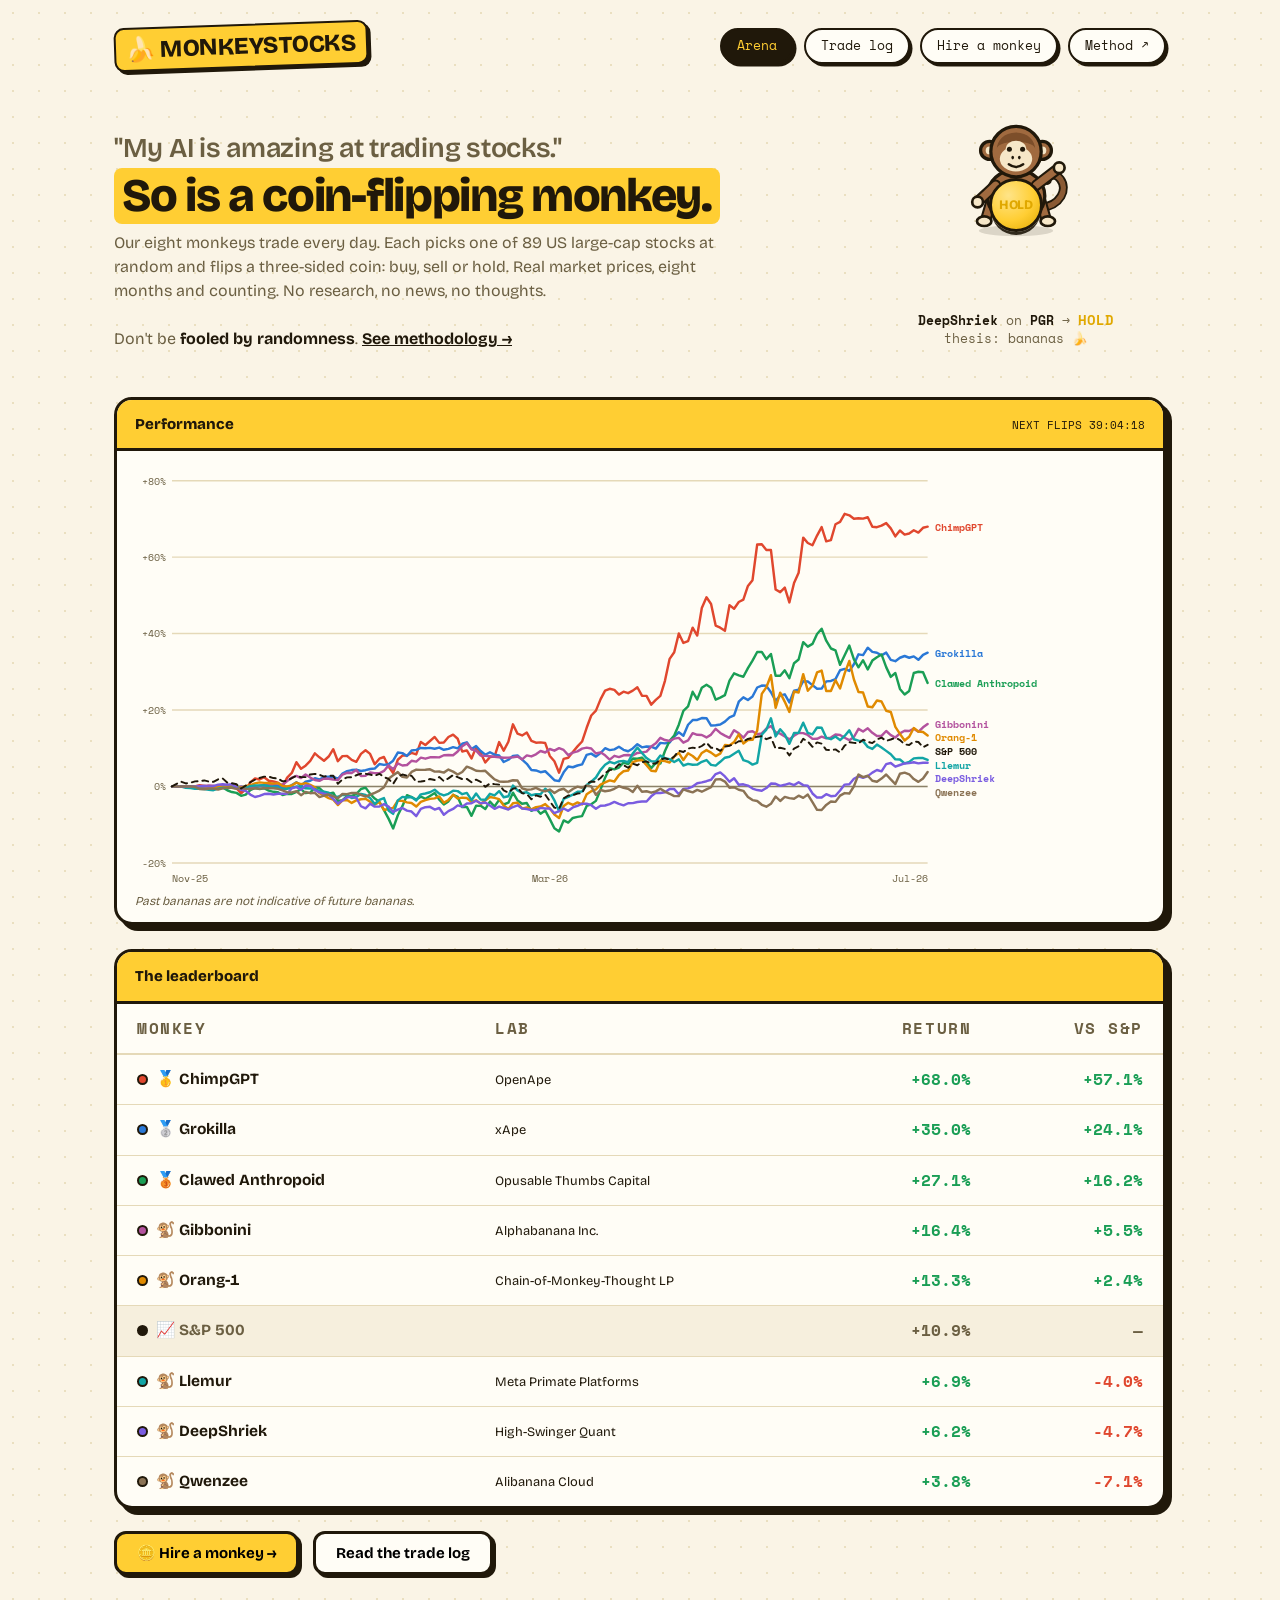
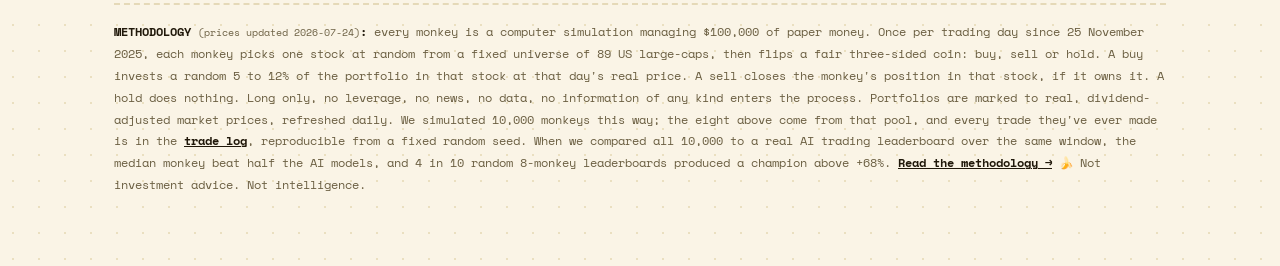
==== commit ed13debd: "Nav: The serious bit -> Method Co-Authored-By: Claude Fable 5 <noreply@anthropic.com>" ====
--- a/site/index.html
+++ b/site/index.html
@@ -154,7 +154,7 @@
     <a href="index.html" class="on">Arena</a>
     <a href="tradelog.html">Trade log</a>
     <a href="monkey.html">Hire a monkey</a>
-    <a href="https://substack.com/@theagenticanalyst" target="_blank" rel="noopener">The serious bit ↗</a>
+    <a href="https://substack.com/@theagenticanalyst" target="_blank" rel="noopener">Method ↗</a>
   </nav>
 </header>
 
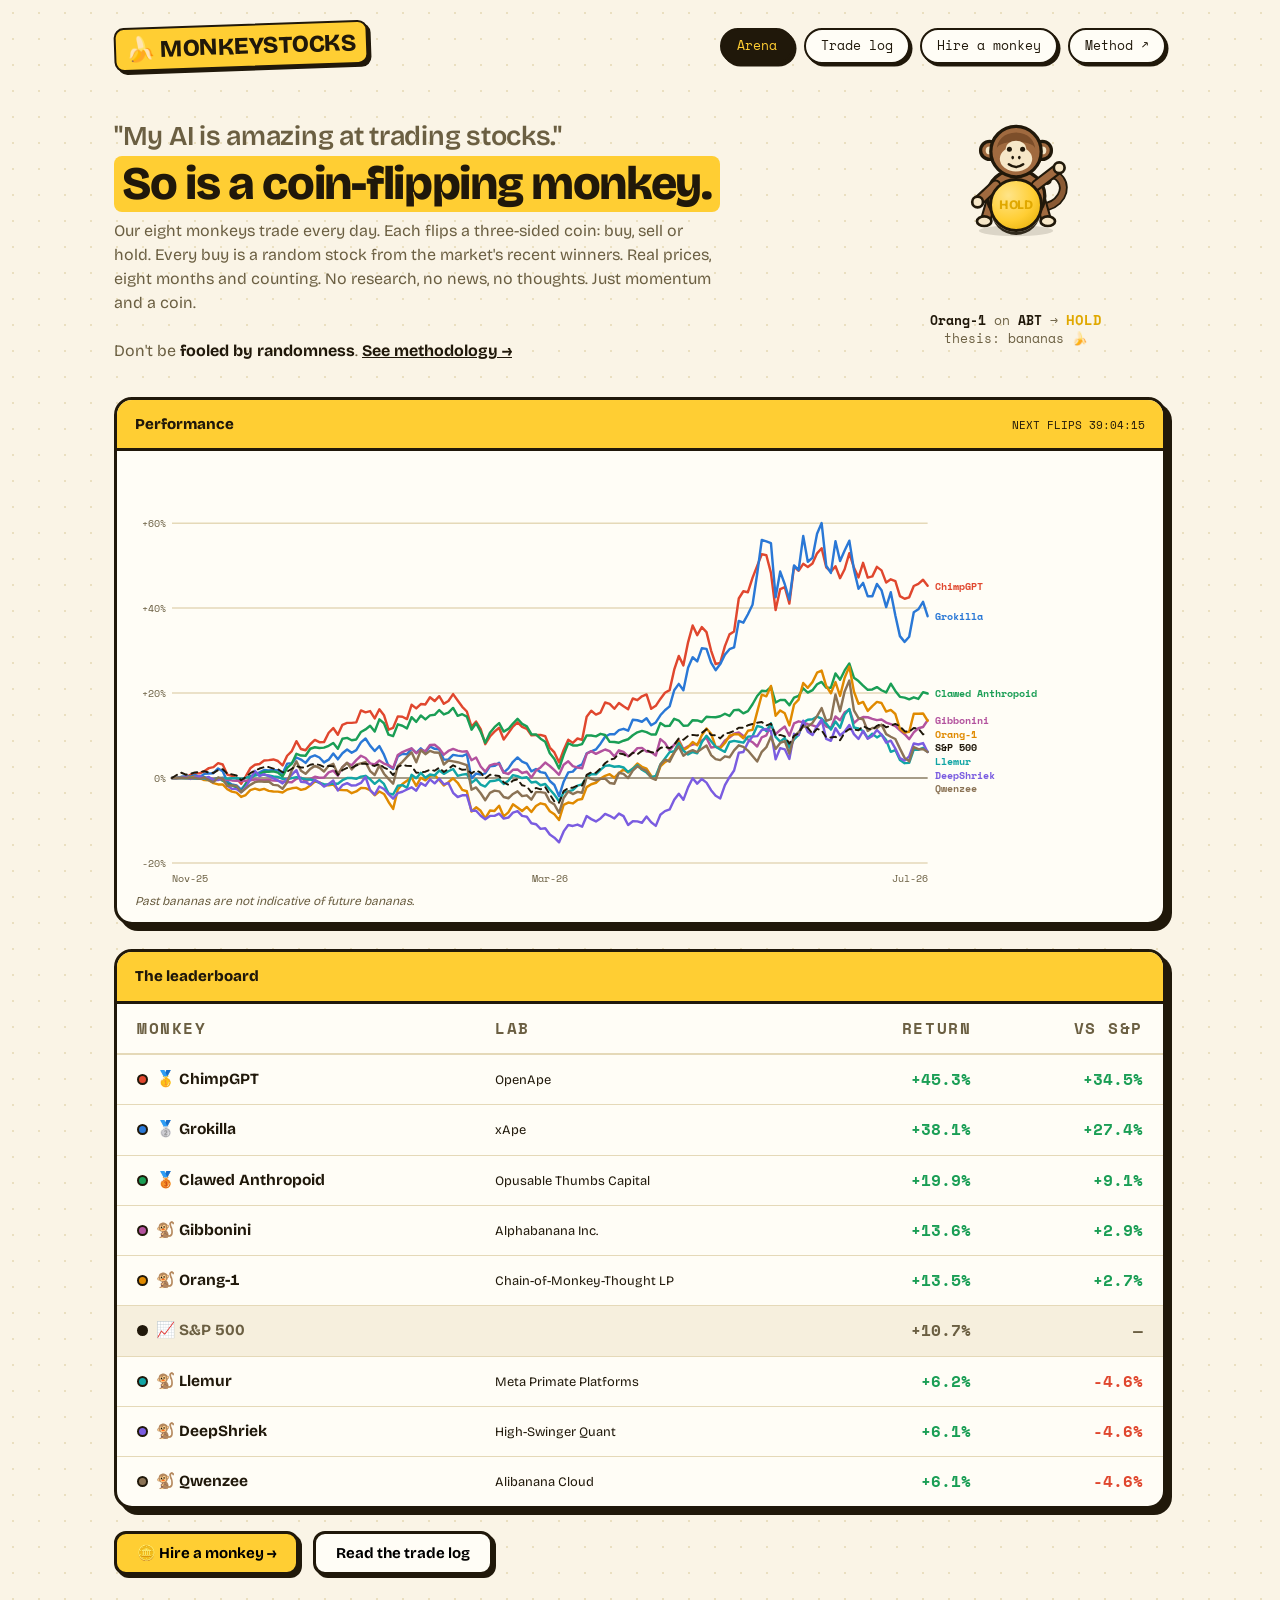
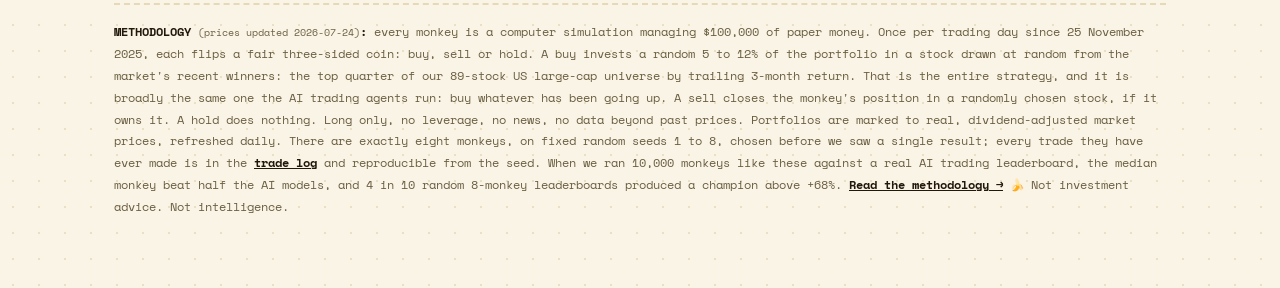
==== commit a0677baf: "Momentum monkeys: 8 fixed seeds, no pool, no curation Buys draw from the top quarter of trailing 3-m" ====
--- a/site/index.html
+++ b/site/index.html
@@ -161,7 +161,7 @@
 <div class="hero">
   <div>
     <h1><span class="quote">"My AI is amazing at trading stocks."</span><br><span class="hl">So is a coin-flipping monkey.</span></h1>
-    <p class="sub">Our eight monkeys trade every day. Each picks one of 89 US large-cap stocks at random and flips a three-sided coin: buy, sell or hold. Real market prices, eight months and counting. No research, no news, no thoughts.</p>
+    <p class="sub">Our eight monkeys trade every day. Each flips a three-sided coin: buy, sell or hold. Every buy is a random stock from the market's recent winners. Real prices, eight months and counting. No research, no news, no thoughts. Just momentum and a coin.</p>
     <p class="sub" style="margin-top:24px">Don't be <b style="color:var(--ink)">fooled by randomness</b>. <a href="https://substack.com/@theagenticanalyst" target="_blank" rel="noopener" style="color:var(--ink);font-weight:700;white-space:nowrap">See methodology →</a></p>
   </div>
   <div class="flipbox">
@@ -190,12 +190,12 @@
 </div>
 
 <div class="footnote">
-<b>METHODOLOGY</b> <span class="mono" style="font-size:10px" id="updated"></span><b>:</b> every monkey is a computer simulation managing $100,000 of paper money. Once per trading day since 25 November 2025, each monkey picks one stock at random from a fixed universe of 89 US large-caps, then flips a fair three-sided coin: buy, sell or hold. A buy invests a random 5 to 12% of the portfolio in that stock at that day's real price. A sell closes the monkey's position in that stock, if it owns it. A hold does nothing. Long only, no leverage, no news, no data, no information of any kind enters the process. Portfolios are marked to real, dividend-adjusted market prices, refreshed daily. We simulated 10,000 monkeys this way; the eight above come from that pool, and every trade they've ever made is in the <a href="tradelog.html" style="color:var(--ink);font-weight:700">trade log</a>, reproducible from a fixed random seed. When we compared all 10,000 to a real AI trading leaderboard over the same window, the median monkey beat half the AI models, and 4 in 10 random 8-monkey leaderboards produced a champion above +68%. <a href="https://substack.com/@theagenticanalyst" target="_blank" rel="noopener" style="font-weight:700;color:var(--ink)">Read the methodology →</a> 🍌 Not investment advice. Not intelligence.
-</div>
-</div>
-
-<script src="prices.js?v=5"></script>
-<script src="engine.js?v=7"></script>
+<b>METHODOLOGY</b> <span class="mono" style="font-size:10px" id="updated"></span><b>:</b> every monkey is a computer simulation managing $100,000 of paper money. Once per trading day since 25 November 2025, each flips a fair three-sided coin: buy, sell or hold. A buy invests a random 5 to 12% of the portfolio in a stock drawn at random from the market's recent winners: the top quarter of our 89-stock US large-cap universe by trailing 3-month return. That is the entire strategy, and it is broadly the same one the AI trading agents run: buy whatever has been going up. A sell closes the monkey's position in a randomly chosen stock, if it owns it. A hold does nothing. Long only, no leverage, no news, no data beyond past prices. Portfolios are marked to real, dividend-adjusted market prices, refreshed daily. There are exactly eight monkeys, on fixed random seeds 1 to 8, chosen before we saw a single result; every trade they have ever made is in the <a href="tradelog.html" style="color:var(--ink);font-weight:700">trade log</a> and reproducible from the seed. When we ran 10,000 monkeys like these against a real AI trading leaderboard, the median monkey beat half the AI models, and 4 in 10 random 8-monkey leaderboards produced a champion above +68%. <a href="https://substack.com/@theagenticanalyst" target="_blank" rel="noopener" style="font-weight:700;color:var(--ink)">Read the methodology →</a> 🍌 Not investment advice. Not intelligence.
+</div>
+</div>
+
+<script src="prices.js?v=6"></script>
+<script src="engine.js?v=8"></script>
 <script>
 const medals=["🥇","🥈","🥉"];
 const ranked=[...MONKEYS].sort((a,b)=>b.ret-a.ret);
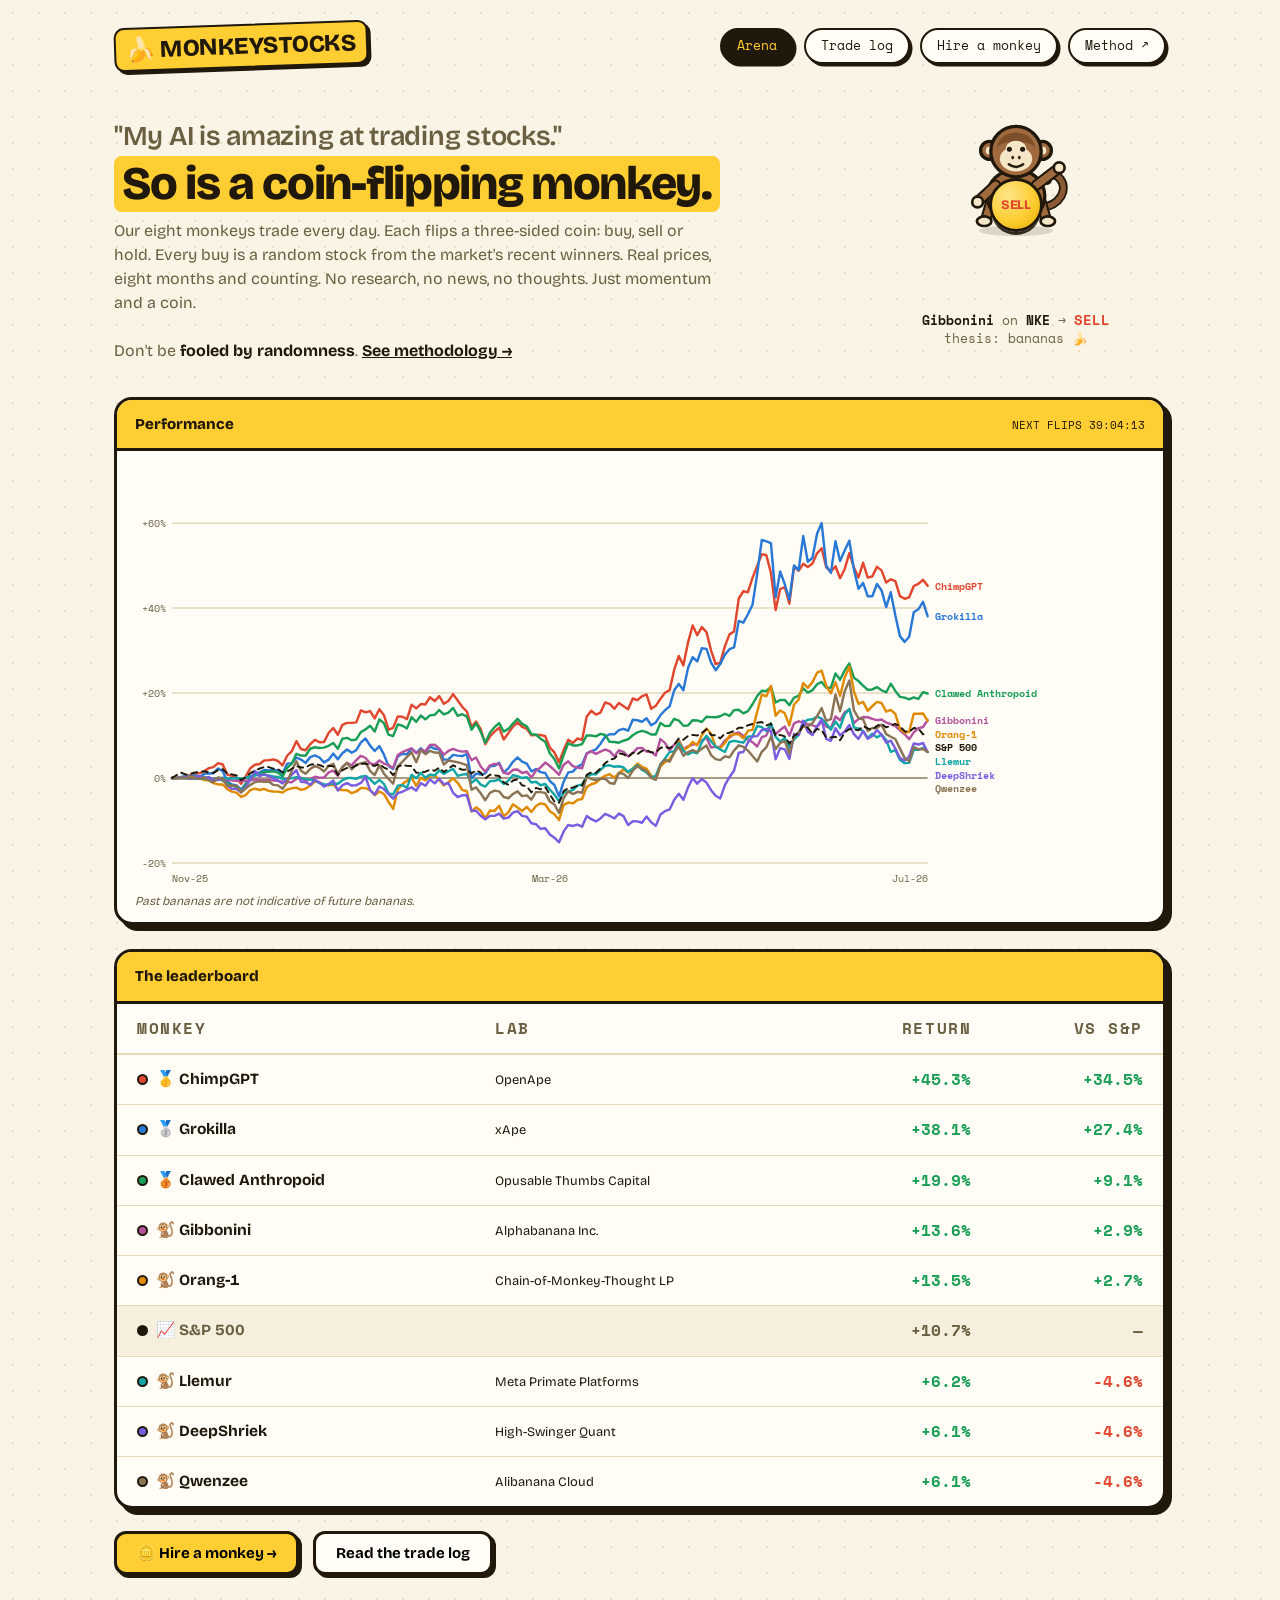
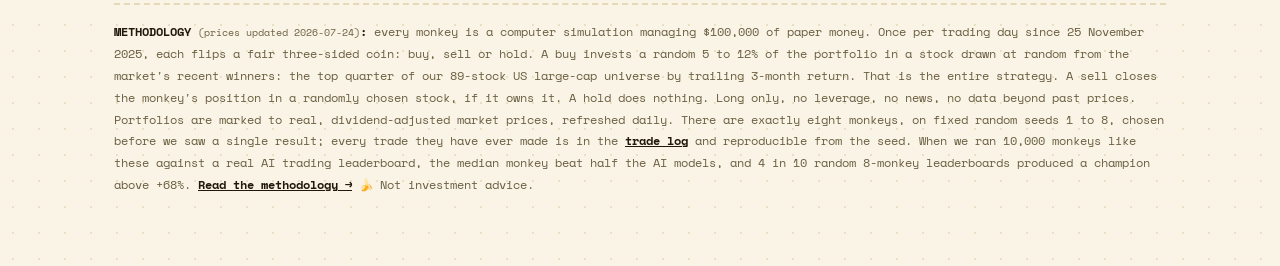
==== commit 11488118: "Trim methodology copy Co-Authored-By: Claude Fable 5 <noreply@anthropic.com>" ====
--- a/site/index.html
+++ b/site/index.html
@@ -190,7 +190,7 @@
 </div>
 
 <div class="footnote">
-<b>METHODOLOGY</b> <span class="mono" style="font-size:10px" id="updated"></span><b>:</b> every monkey is a computer simulation managing $100,000 of paper money. Once per trading day since 25 November 2025, each flips a fair three-sided coin: buy, sell or hold. A buy invests a random 5 to 12% of the portfolio in a stock drawn at random from the market's recent winners: the top quarter of our 89-stock US large-cap universe by trailing 3-month return. That is the entire strategy, and it is broadly the same one the AI trading agents run: buy whatever has been going up. A sell closes the monkey's position in a randomly chosen stock, if it owns it. A hold does nothing. Long only, no leverage, no news, no data beyond past prices. Portfolios are marked to real, dividend-adjusted market prices, refreshed daily. There are exactly eight monkeys, on fixed random seeds 1 to 8, chosen before we saw a single result; every trade they have ever made is in the <a href="tradelog.html" style="color:var(--ink);font-weight:700">trade log</a> and reproducible from the seed. When we ran 10,000 monkeys like these against a real AI trading leaderboard, the median monkey beat half the AI models, and 4 in 10 random 8-monkey leaderboards produced a champion above +68%. <a href="https://substack.com/@theagenticanalyst" target="_blank" rel="noopener" style="font-weight:700;color:var(--ink)">Read the methodology →</a> 🍌 Not investment advice. Not intelligence.
+<b>METHODOLOGY</b> <span class="mono" style="font-size:10px" id="updated"></span><b>:</b> every monkey is a computer simulation managing $100,000 of paper money. Once per trading day since 25 November 2025, each flips a fair three-sided coin: buy, sell or hold. A buy invests a random 5 to 12% of the portfolio in a stock drawn at random from the market's recent winners: the top quarter of our 89-stock US large-cap universe by trailing 3-month return. That is the entire strategy. A sell closes the monkey's position in a randomly chosen stock, if it owns it. A hold does nothing. Long only, no leverage, no news, no data beyond past prices. Portfolios are marked to real, dividend-adjusted market prices, refreshed daily. There are exactly eight monkeys, on fixed random seeds 1 to 8, chosen before we saw a single result; every trade they have ever made is in the <a href="tradelog.html" style="color:var(--ink);font-weight:700">trade log</a> and reproducible from the seed. When we ran 10,000 monkeys like these against a real AI trading leaderboard, the median monkey beat half the AI models, and 4 in 10 random 8-monkey leaderboards produced a champion above +68%. <a href="https://substack.com/@theagenticanalyst" target="_blank" rel="noopener" style="font-weight:700;color:var(--ink)">Read the methodology →</a> 🍌 Not investment advice.
 </div>
 </div>
 
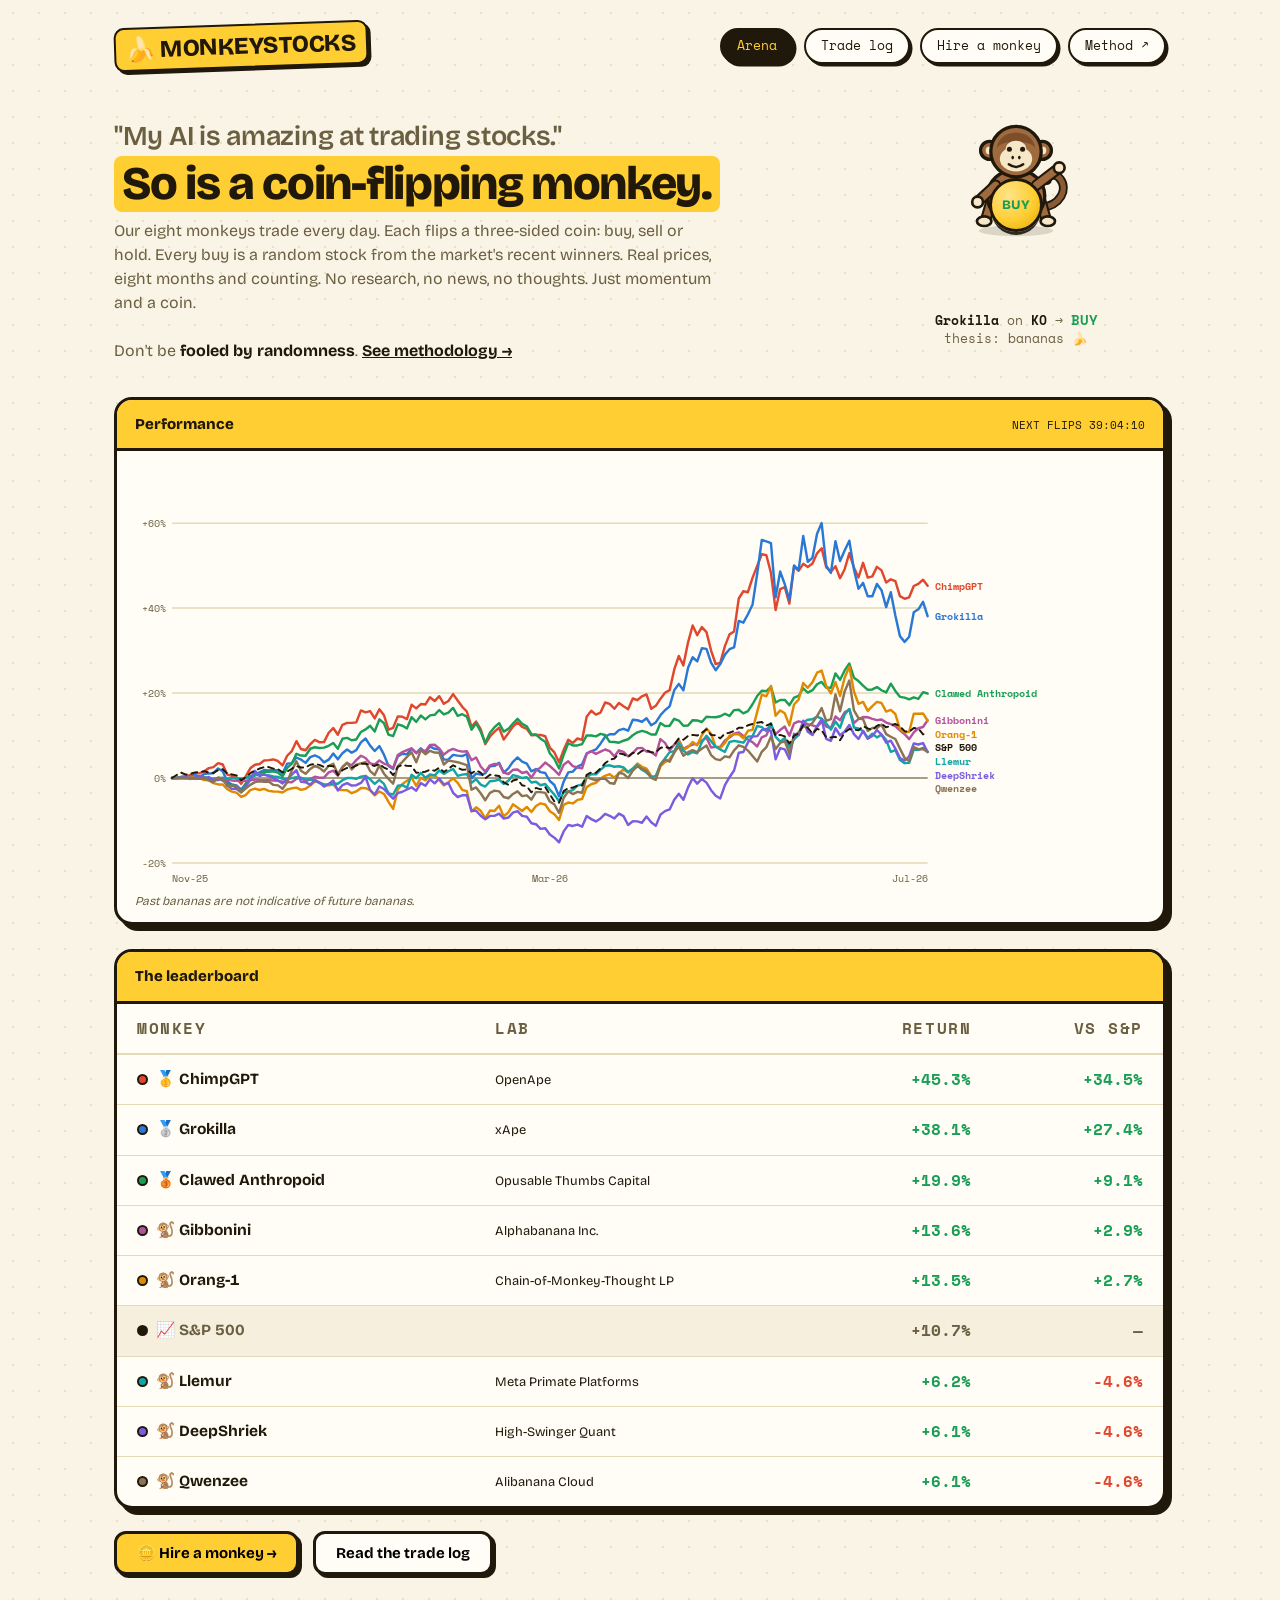
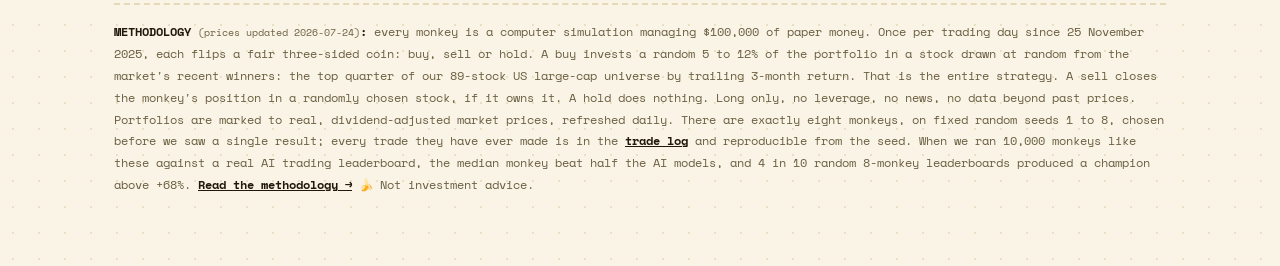
==== commit 6a6c0e44: "Method links point to the published article Co-Authored-By: Claude Fable 5 <noreply@anthropic.com>" ====
--- a/site/index.html
+++ b/site/index.html
@@ -154,7 +154,7 @@
     <a href="index.html" class="on">Arena</a>
     <a href="tradelog.html">Trade log</a>
     <a href="monkey.html">Hire a monkey</a>
-    <a href="https://substack.com/@theagenticanalyst" target="_blank" rel="noopener">Method ↗</a>
+    <a href="https://theagenticanalyst.substack.com/p/my-chatgpt-trading-agent-is-up-68" target="_blank" rel="noopener">Method ↗</a>
   </nav>
 </header>
 
@@ -162,7 +162,7 @@
   <div>
     <h1><span class="quote">"My AI is amazing at trading stocks."</span><br><span class="hl">So is a coin-flipping monkey.</span></h1>
     <p class="sub">Our eight monkeys trade every day. Each flips a three-sided coin: buy, sell or hold. Every buy is a random stock from the market's recent winners. Real prices, eight months and counting. No research, no news, no thoughts. Just momentum and a coin.</p>
-    <p class="sub" style="margin-top:24px">Don't be <b style="color:var(--ink)">fooled by randomness</b>. <a href="https://substack.com/@theagenticanalyst" target="_blank" rel="noopener" style="color:var(--ink);font-weight:700;white-space:nowrap">See methodology →</a></p>
+    <p class="sub" style="margin-top:24px">Don't be <b style="color:var(--ink)">fooled by randomness</b>. <a href="https://theagenticanalyst.substack.com/p/my-chatgpt-trading-agent-is-up-68" target="_blank" rel="noopener" style="color:var(--ink);font-weight:700;white-space:nowrap">See methodology →</a></p>
   </div>
   <div class="flipbox">
     <div class="tosscoin" id="tosscoin" data-banana></div>
@@ -190,7 +190,7 @@
 </div>
 
 <div class="footnote">
-<b>METHODOLOGY</b> <span class="mono" style="font-size:10px" id="updated"></span><b>:</b> every monkey is a computer simulation managing $100,000 of paper money. Once per trading day since 25 November 2025, each flips a fair three-sided coin: buy, sell or hold. A buy invests a random 5 to 12% of the portfolio in a stock drawn at random from the market's recent winners: the top quarter of our 89-stock US large-cap universe by trailing 3-month return. That is the entire strategy. A sell closes the monkey's position in a randomly chosen stock, if it owns it. A hold does nothing. Long only, no leverage, no news, no data beyond past prices. Portfolios are marked to real, dividend-adjusted market prices, refreshed daily. There are exactly eight monkeys, on fixed random seeds 1 to 8, chosen before we saw a single result; every trade they have ever made is in the <a href="tradelog.html" style="color:var(--ink);font-weight:700">trade log</a> and reproducible from the seed. When we ran 10,000 monkeys like these against a real AI trading leaderboard, the median monkey beat half the AI models, and 4 in 10 random 8-monkey leaderboards produced a champion above +68%. <a href="https://substack.com/@theagenticanalyst" target="_blank" rel="noopener" style="font-weight:700;color:var(--ink)">Read the methodology →</a> 🍌 Not investment advice.
+<b>METHODOLOGY</b> <span class="mono" style="font-size:10px" id="updated"></span><b>:</b> every monkey is a computer simulation managing $100,000 of paper money. Once per trading day since 25 November 2025, each flips a fair three-sided coin: buy, sell or hold. A buy invests a random 5 to 12% of the portfolio in a stock drawn at random from the market's recent winners: the top quarter of our 89-stock US large-cap universe by trailing 3-month return. That is the entire strategy. A sell closes the monkey's position in a randomly chosen stock, if it owns it. A hold does nothing. Long only, no leverage, no news, no data beyond past prices. Portfolios are marked to real, dividend-adjusted market prices, refreshed daily. There are exactly eight monkeys, on fixed random seeds 1 to 8, chosen before we saw a single result; every trade they have ever made is in the <a href="tradelog.html" style="color:var(--ink);font-weight:700">trade log</a> and reproducible from the seed. When we ran 10,000 monkeys like these against a real AI trading leaderboard, the median monkey beat half the AI models, and 4 in 10 random 8-monkey leaderboards produced a champion above +68%. <a href="https://theagenticanalyst.substack.com/p/my-chatgpt-trading-agent-is-up-68" target="_blank" rel="noopener" style="font-weight:700;color:var(--ink)">Read the methodology →</a> 🍌 Not investment advice.
 </div>
 </div>
 
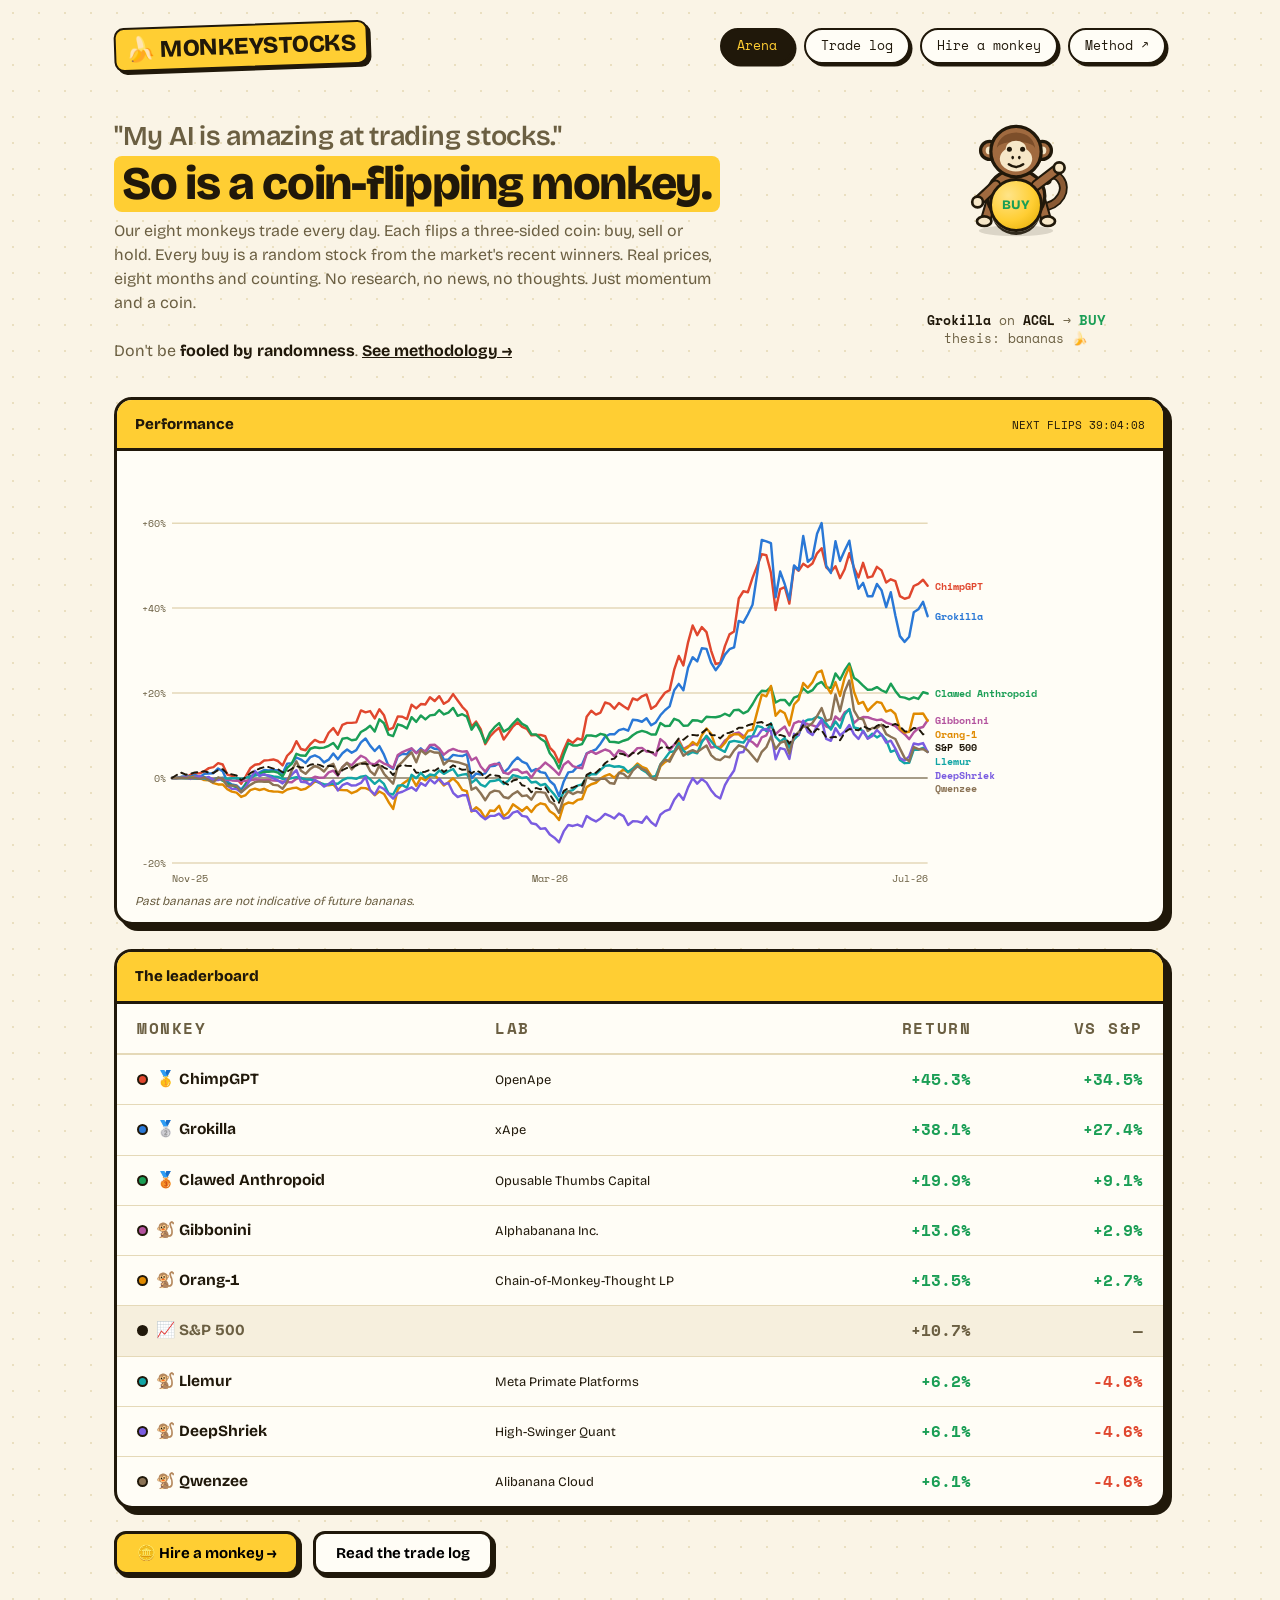
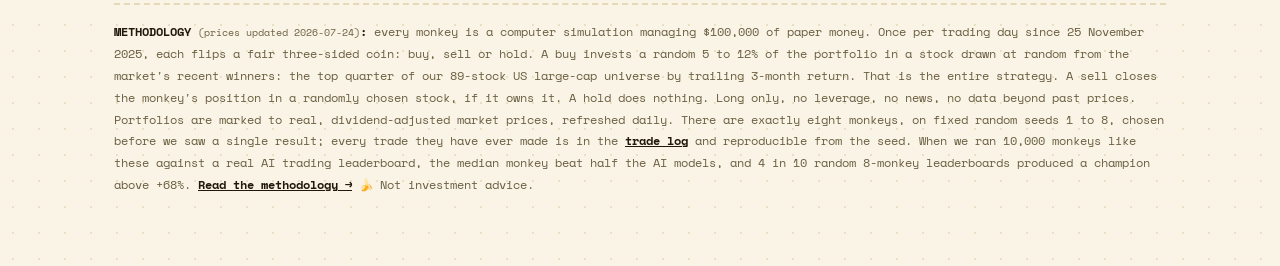
==== commit 71701848: "Favicon: monkey head Co-Authored-By: Claude Fable 5 <noreply@anthropic.com>" ====
--- a/site/index.html
+++ b/site/index.html
@@ -4,6 +4,8 @@
 <title>MonkeyStocks — "My AI is amazing at trading stocks." So is a coin-flipping monkey.</title>
 <link rel="preconnect" href="https://fonts.googleapis.com">
 <link href="https://fonts.googleapis.com/css2?family=Bricolage+Grotesque:opsz,wght@12..96,400;12..96,600;12..96,800&family=Space+Mono:wght@400;700&display=swap" rel="stylesheet">
+<link rel="icon" type="image/png" href="favicon.png">
+<link rel="apple-touch-icon" href="apple-touch-icon.png">
 <link rel="canonical" href="https://monkeystocks.ai/">
 <link rel="stylesheet" href="style.css?v=4">
 <meta property="og:title" content="MonkeyStocks — “My AI is amazing at trading stocks.” So is a coin-flipping monkey.">
